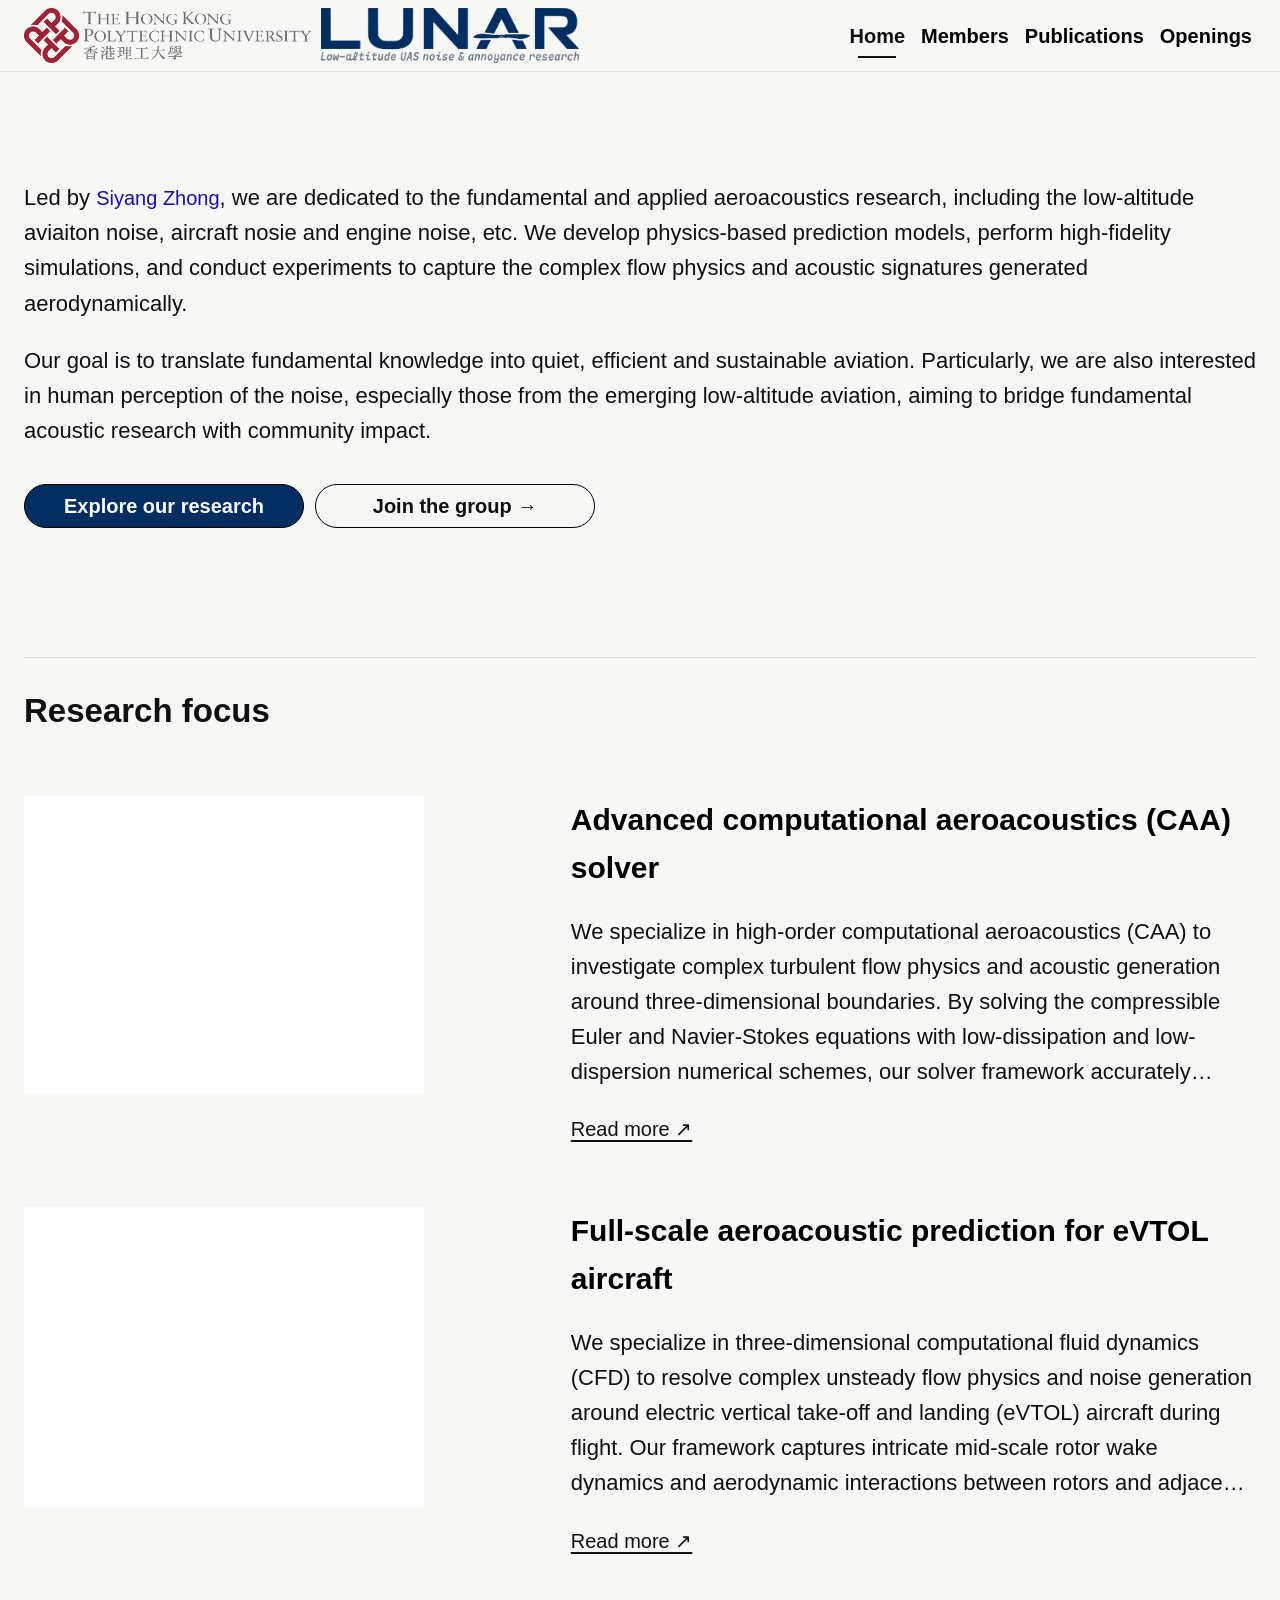
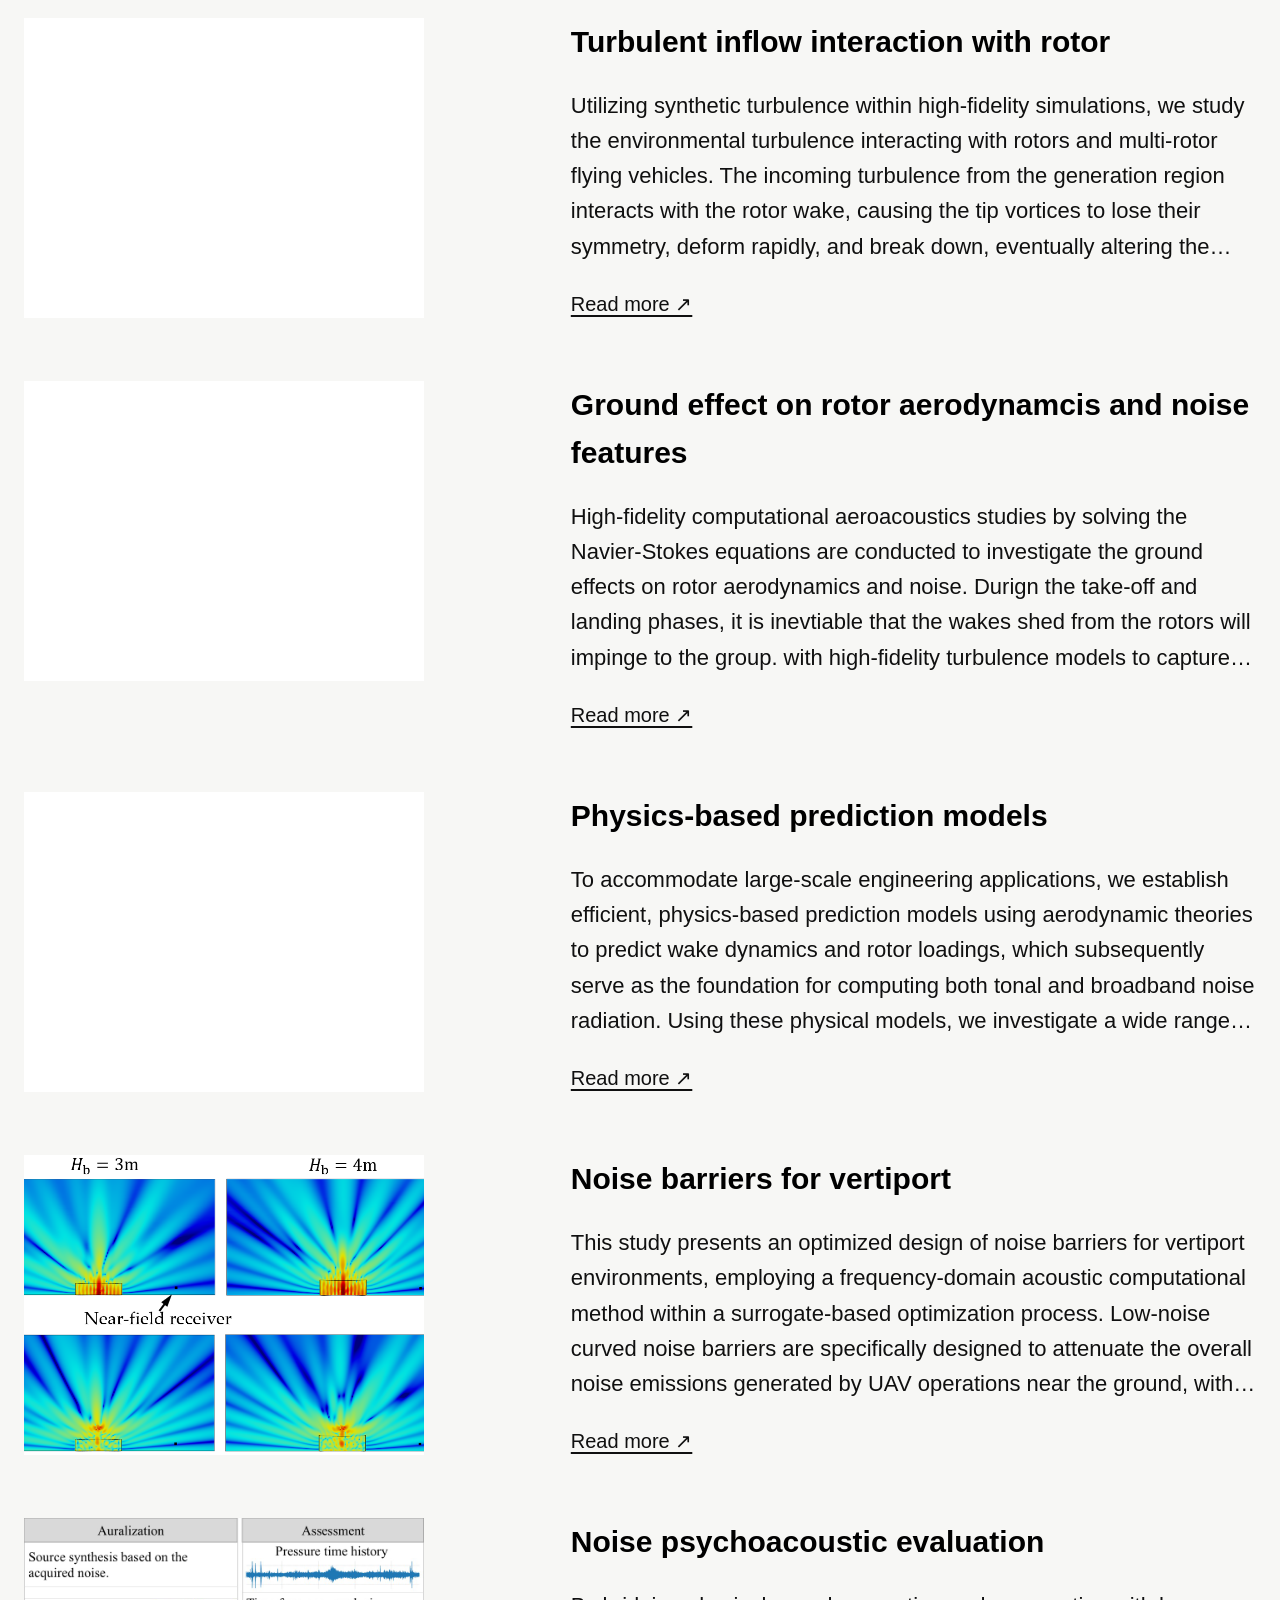
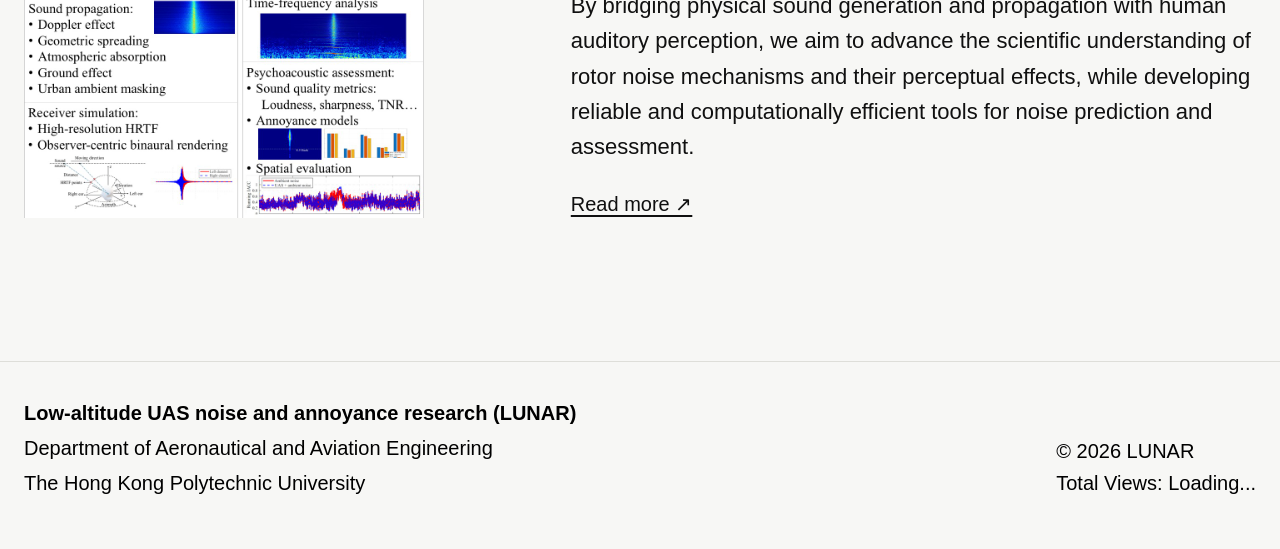
==== index.html @ 692780e9 "Replaced .gif with .mp4" ====
<!DOCTYPE html>
<html lang="en">

<head>
  <meta charset="UTF-8">
  <meta name="viewport" content="width=device-width, initial-scale=1.0">
  <meta name="description" content="LUNAR | Academic homepage">
  <meta name="keywords" content="Aeroacoustics, Aerodynamics, UAS, UAM, eVTOL, propulsion, Siyang Zhong, PolyU, AAE">
  <meta name="robots" content="index, follow">

  <meta property="og:title" content="LUNAR | Academic homepage">
  <meta property="og:description" content="LUNAR | Academic homepage">
  <meta property="og:image" content="./file/Logos/logo3.png">
  <meta property="og:type" content="website">

  <title>LUNAR | Academic homepage</title>
  <link rel="stylesheet" href="./file/style.css">
  <script defer src="./file/publications.js"></script>
  <script defer src="./file/main.js"></script>
  <link rel="icon" href="./file/Logos/logo3.png" type="image/png">
  <base target="_blank">

  <script type="text/javascript">
    (function (c, l, a, r, i, t, y) {
      c[a] = c[a] || function () { (c[a].q = c[a].q || []).push(arguments) };
      t = l.createElement(r); t.async = 1; t.src = "https://www.clarity.ms/tag/" + i;
      y = l.getElementsByTagName(r)[0]; y.parentNode.insertBefore(t, y);
    })(window, document, "clarity", "script", "z8ppnxcs6o");
  </script>
</head>

<body>
  <header class="site-header">
    <div class="brand-container">
      <a class="brand-poly" href="https://polyu.edu.hk" rel="noopener noreferrer"
        aria-label="The Hong Kong Polytechnic University home">
        <img src="./file/Logos/polyu-logo.png" alt="PolyU Logo" class="brand-logo">
      </a>
      <a class="brand" href="#home" aria-label="Research Group home">
        <img src="./file/Logos/logo.png" alt="Lunar Research Group Logo" class="brand-logo">
      </a>
    </div>
    <!-- <span>Lunar</span> -->
    </a>
    <nav class="nav" aria-label="Main navigation">
      <a class="nav-link active" href="#home" data-page="home" target="_self">Home</a>
      <a class="nav-link" href="#members" data-page="members" target="_self">Members</a>
      <a class="nav-link" href="#publications" data-page="publications" target="_self">Publications</a>
      <!-- <a class="nav-link" href="#fundings" data-page="fundings" target="_self">Fundings</a> -->
      <a class="nav-link" href="#recruitment" data-page="recruitment" target="_self">Openings</a>
    </nav>
    <button class="menu-button" aria-label="Open navigation" aria-expanded="false">☰</button>
  </header>

  <main>
    <!-- HOME -->
    <section class="page active" id="home">
      <div class="hero">
        <div class="hero-copy">
          <p>
            Led by <a href="#members" data-page="members" class="academic-link navigate" target="_self">Siyang
              Zhong</a>, we are dedicated to the fundamental and applied aeroacoustics research, including the
            low-altitude aviaiton noise,
            aircraft nosie and engine noise, etc. We develop physics-based prediction models, perform high-fidelity
            simulations, and
            conduct experiments to capture the complex flow physics and acoustic signatures generated aerodynamically.
          </p>
          <p>
            Our goal is to translate fundamental knowledge into quiet, efficient and sustainable aviation. Particularly,
            we are also interested in
            human perception of the noise, especially those from the emerging low-altitude aviation, aiming to bridge
            fundamental acoustic research with community impact.
          </p>
          <div class="hero-actions">
            <a class="button primary" href="#publications" target="_self">Explore our research</a>
            <a class="button secondary" href="#recruitment" target="_self">Join the group →</a>
          </div>
        </div>
      </div>


      <h1>Research focus</h1>

      <div class="section-grid intro-grid">
        <div class="hero-visual" aria-hidden="true">
          <video src="./file/Background/CAA1.mp4" class="hero-gif" autoplay loop muted playsinline>
          </video>
        </div>
        <div>
          <p class="eyebrow"> Advanced computational aeroacoustics (CAA) solver</p>
          <p class="text-truncate">
            We specialize in high-order computational aeroacoustics (CAA) to investigate complex
            turbulent flow physics and acoustic generation around three-dimensional boundaries. By solving the
            compressible Euler and Navier-Stokes equations with low-dissipation and low-dispersion numerical schemes,
            our solver framework accurately captures complex aeroacoustic phenomena, including resonant cavity flow
            noise, turbulent boundary layer interactions, and acoustic generation around airfoils and turbomachinery
            configurations.
          </p>
          <a href="./file/Research_focus_pages/CAA.html" target="_self" class="pub-link">
            Read more ↗
          </a>
        </div>
      </div>

      <div class="section-grid intro-grid">
        <div>
          <div class="hero-visual" aria-hidden="true">
            <video src="./file/Background/eVTOL 1.mp4" class="hero-gif" autoplay loop muted playsinline>
            </video>
          </div>
        </div>
        <div>
          <p class="eyebrow">Full-scale aeroacoustic prediction for eVTOL aircraft
          </p>
          <p class="text-truncate">
            We specialize in three-dimensional computational fluid dynamics (CFD) to resolve complex unsteady flow
            physics and noise generation around electric vertical take-off and landing (eVTOL) aircraft during flight.
            Our framework captures intricate mid-scale rotor wake dynamics and aerodynamic interactions between rotors
            and adjacent airframe components, while quantifying and comparing the drag contributions of the rotors,
            fuselage, strut, and landing gear under diverse operating conditions. Furthermore, the methodology resolves
            both near-field aeroacoustic sources and far-field noise propagation to support low-noise airframe design
            and flight-envelope optimization.
          </p>
          <a href="./file/Research_focus_pages/eVTOL.html" target="_self" class="pub-link">
            Read more ↗
          </a>
        </div>
      </div>

      <div class="section-grid intro-grid">
        <div>
          <div class="hero-visual" aria-hidden="true">
            <video src="./file/Background/Turbulence.mp4" class="hero-gif" autoplay loop muted playsinline>
            </video>
          </div>
        </div>
        <div>
          <p class="eyebrow">Turbulent inflow interaction with rotor</p>
          <p class="text-truncate">
            Utilizing synthetic turbulence within high-fidelity simulations, we study the environmental turbulence
            interacting with
            rotors and multi-rotor flying vehicles. The incoming turbulence from the
            generation region interacts with the rotor wake, causing the tip vortices to lose their symmetry, deform
            rapidly, and break down, eventually altering the noise features.
          </p>
          <a href="./file/Research_focus_pages/Turbulent_inflow.html" target="_self" class="pub-link">
            Read more ↗
          </a>
        </div>
      </div>

      <div class="section-grid intro-grid">
        <div class="hero-visual" aria-hidden="true">
          <video src="./file/Background/Ground effects 1.mp4" class="hero-gif" autoplay loop muted playsinline>
          </video>
        </div>
        <div>
          <p class="eyebrow"> Ground effect on rotor aerodynamcis and noise features</p>
          <p class="text-truncate">
            High-fidelity computational aeroacoustics studies by solving the Navier-Stokes equations are conducted to
            investigate the ground effects on rotor aerodynamics and noise.
            Durign the take-off and landing phases, it is inevtiable that the wakes shed from the rotors will impinge to
            the group.

            with high-fidelity turbulence models to capture the complex flow field, followed by acoustic
            analogy methods to predict far-field noise radiation. The presence of the ground surface introduces
            significant aerodynamic and acoustic modifications: the rotor wake causes enhanced vortex-ground
            interactions and generates jet flow near the ground, which not only alters thrust and power characteristics
            but also intensifies noise generation. Accurate CFD-based aeroacoustic prediction in ground effect is
            essential for assessing community noise impact and optimizing rotor design for urban air mobility scenarios.
          </p>
          <a href="./file/Research_focus_pages/Ground_effects.html" target="_self" class="pub-link">
            Read more ↗
          </a>
        </div>
      </div>

      <div class="section-grid intro-grid">
        <div class="hero-visual" aria-hidden="true">
          <video src="./file/Background/Prediction 2.mp4" class="hero-gif" autoplay loop muted playsinline>
          </video>
        </div>
        <div>
          <p class="eyebrow">Physics-based prediction models</p>
          <p class="text-truncate">
            To accommodate large-scale engineering applications, we establish efficient, physics-based prediction models
            using aerodynamic theories to predict wake dynamics and
            rotor loadings, which subsequently serve as the foundation for computing both tonal and broadband noise
            radiation. Using these physical models, we investigate a wide range of flight states, such as hover and
            forward flight, while also evaluating coaxial rotor configurations, installation effects, and transitional
            maneuvers.
          </p>
          <a href="./file/Research_focus_pages/Predictions.html" target="_self" class="pub-link">
            Read more ↗
          </a>
        </div>
      </div>


      <div class="section-grid intro-grid">
        <div class="hero-visual" aria-hidden="true">
          <img src="./file/Background/Barrier.png" alt="Sound barriers" class="hero-gif">
        </div>
        <div>
          <p class="eyebrow"> Noise barriers for vertiport</p>
          <p class="text-truncate">
            This study presents an optimized design of noise barriers for vertiport environments, employing a
            frequency-domain acoustic computational method within a surrogate-based optimization process. Low-noise
            curved noise barriers are specifically designed to attenuate the overall noise emissions generated by UAV
            operations near the ground, with the curved geometry tailored to enhance interference and diffraction
            performance across the relevant frequency spectrum. Both on-ground and rooftop vertiport environments are
            considered, and the proposed low-noise curved noise barriers can surpass the noise reduction performance of
            taller baseline noise barriers.
          </p>
          </p>
          <a href="./file/Research_focus_pages/Sound_barriers.html" target="_self" class="pub-link">
            Read more ↗
          </a>
        </div>
      </div>

      <div class="section-grid intro-grid">
        <div>
          <div class="hero-visual" aria-hidden="true">
            <img src="./file/Background/Psychoacoustic.jpg" alt="Urban" class="hero-gif">
          </div>
        </div>
        <div>
          <p class="eyebrow"> Noise psychoacoustic evaluation</p>
          <p class="text-truncate">
            By bridging physical sound generation and propagation with human auditory perception, we aim to
            advance the scientific understanding of rotor noise mechanisms and their perceptual effects, while
            developing reliable and computationally efficient tools for noise prediction and assessment.
          </p>
          <a href="./file/Research_focus_pages/Psychoacoustics.html" target="_self" class="pub-link">
            Read more ↗
          </a>
        </div>
      </div>

    </section>

    <!-- MEMBERS -->
    <section class="page" id="members">
      <div class="page-heading">
        <h1>Members</h1>
      </div>

      <div class="members-grid">
        <article class="member-card pi">
          <div class="left-column_leader">
            <img class="headshot-photo_leader" src="file/Headshots/Dr. Siyang Zhong.jpg" alt="Prof. Siyang Zhong">
            <div class="academic-links">
              <a href="https://orcid.org/0000-0001-8235-0706" target="_blank" class="academic-link orcid">
                ORCID
              </a>
              <a href="https://scholar.google.com/citations?user=EgVSj3QAAAAJ&hl=en&oi=ao" target="_blank"
                class="academic-link scholar">
                Google Scholar
              </a>
              <a href="https://www.researchgate.net/profile/Siyang-Zhong" target="_blank"
                class="academic-link researchgate">
                ResearchGate
              </a>
              <a href="https://www.scopus.com/authid/detail.uri?authorId=55800127800" target="_blank"
                class="academic-link scopus">
                Scopus
              </a>
              <a href="https://www.polyu.edu.hk/aae/people/academic-staff/dr-zhong-siyang/" target="_blank"
                class="academic-link scopus">
                PolyU link
              </a>
            </div>
          </div>
          <div class="member-info">
            <span class="role">Principal investigator</span>
            <h2>Prof. Siyang Zhong</h2>
            <p2>Assistant Professor, Department of Aeronautical and Aviation Engineering, PolyU</p2><br>
            <p2>Executive Director, COMAC-PolyU Research Institute for Large-Aircraft (中国商飞-香港理工大学大飞机研究院)</p2>
            <p>BSc (Peking University), MEng (Peking University), PhD (HKUST), MHKIE, MRAeS</p>
            <p>
              Prof. Siyang Zhong is currently an Assistant Professor at AAE, PolyU. Before joining the Department, he
              worked as a Research Assistant Professor at the Hong Kong University of Science and Technology (HKUST)
              with a junior fellowship at HKUST Jockey Club Institute for Advanced Study. He studied at Peking
              University for Bachelor's and Master's degrees in Mechanics and Control Theory respectively. He received
              his PhD Degree in Mechanical Engineering at HKUST in 2018. He is interested in the fundamental studies of
              aeroacoustics, aerodynamics, and their applications to practical engineering problems. He works in several
              working groups to develop international (ISO 5305) and national (GB 42590-2023) standards for the unmanned
              aircraft system. His research is
              supported by RGC, ITC, NSFC, Guangdong Province, and multiple industrial bodies.
            </p>
            <p2>
              Research interests:
            </p2>
            <p>
              Aeroacoustics & aerodynamics, aircraft noise, sustainable and green aviation of unmanned aircraft systems,
              high-performance computing, environmental noise and reduction, sports aerodynamics.
            </p>
            <p2>
              Teaching:
            </p2>
            <p>
              AAE2003 Introduction to aircraft systems<br>
              AAE3008 Fundamentals of thermal-fluid science<br>
              AAE5201 Aerodynamics and computational fluid dynamics<br>
            </p>
            <a href="mailto:siyang.zhong@polyu.edu.hk" target="_blank" class="academic-link email">
              siyang.zhong@polyu.edu.hk
            </a>
          </div>
        </article>

        <article class="member-card">
          <div class="left-column">
            <img class="headshot-photo" src="file/Headshots/Dr. Sinforiano Cantos.jpg" alt="Dr. Sinforiano Cantos">
            <div class="academic-links">
              <a href="https://orcid.org/0000-0001-8539-6523" target="_blank" class="academic-link orcid">ORCID</a>
              <a href="https://scholar.google.com/citations?user=-ZzPENcAAAAJ&hl=en" target="_blank"
                class="academic-link scholar">Google Scholar</a>
              <a href="https://www.researchgate.net/profile/Sinforiano-Cantos" target="_blank"
                class="academic-link researchgate">ResearchGate</a>
              <a href="https://www.scopus.com/authid/detail.uri?authorId=57300663600" target="_blank"
                class="academic-link scopus">Scopus</a>
            </div>
          </div>
          <div class="member-info">
            <span class="role">Postdoctoral fellow</span>
            <h2>Dr. Sinforiano Cantos</h2>
            <p>
              Dr. Sinforiano Cantos is a Postdoctoral Fellow in the Department of Aeronautical and Aviation Engineering
              (AAE) at PolyU. His current research focuses on developing high-order computational aeroacoustics methods
              to investigate the flow physics and associated noise around complex bodies for various applications. He
              earned his PhD from the Hong Kong University of Science and Technology in 2024, as a recipient of the Hong
              Kong PhD Fellowship Scheme (HKPFS). His doctoral research employed computational and experimental methods
              to study the aerodynamics and aeroacoustics of ducted propellers. Dr. Cantos also holds Bachelor's and
              Master's degrees in Aerospace and Aeronautical Engineering, respectively, from the Polytechnic University
              of Valencia in Spain.
            </p>
          </div>
        </article>

        <article class="member-card">
          <div class="left-column">
            <img class="headshot-photo" src="file/Headshots/Dr. Han Wu.jpg" alt="Place holder">
            <div class="academic-links">
              <a href="https://orcid.org/0000-0002-2797-8303" target="_blank" class="academic-link orcid">ORCID</a>
              <a href="https://scholar.google.com/citations?user=5alETc8AAAAJ&hl=en" target="_blank"
                class="academic-link scholar">Google Scholar</a>
              <a href="https://www.researchgate.net/profile/Han-Wu-68?ev=hdr_xprf" target="_blank"
                class="academic-link researchgate">ResearchGate</a>
              <a href="https://www.scopus.com/authid/detail.uri?authorId=57212345146" target="_blank"
                class="academic-link scopus">Scopus</a>
            </div>
          </div>
          <div class="member-info">
            <span class="role">Postdoctoral fellow</span>
            <h2>Dr. Han Wu</h2>
            <p>
              Dr. Han Wu is a postdoctoral fellow in Prof. Siyang Zhong's group. His research focuses on the analytical
              prediction and experimental measurement of rotor blade aeroacoustics, in particular the broadband noise
              generated from interactions with turbulence. He is also interested in human perception of noise from
              multirotor flying vehicles. He received his BEng from Xi'an Jiaotong University in 2017, and subsequently
              obtained his MSc and PhD degrees from The Hong Kong University of Science and Technology (HKUST).
            </p>
          </div>
        </article>

        <article class="member-card">

          <div class="left-column">
            <img class="headshot-photo" src="file/Headshots/Mr. Qidong Chen.jpg" alt="Mr. Qidong Chen">
          </div>
          <div class="member-info">
            <span class="role">Ph.D. Candidate</span>
            <h2>Mr. Qidong Chen</h2>
            <p>
              Mr. Qidong Chen received his bachelor's and master's degrees from the School of Power and Energy at
              Northwestern Polytechnical University. In the fall of 2023, he joined the LUNAR lab as a Ph.D. student.
              His
              research interests focus on computational aeroacoustics and low-noise design for unmanned aerial vehicles
              UAVs.
            </p>
          </div>
        </article>

        <article class="member-card">
          <div class="left-column">
            <img class="headshot-photo" src="file/Headshots/Mr. Zimo Wang.png" alt="Mr. Zimo Wang">
            <div class="academic-links">
              <a href="https://orcid.org/0009-0001-3738-6125" target="_blank" class="academic-link orcid">ORCID</a>
              <a href="https://scholar.google.com/citations?user=sbCv-PsAAAAJ&hl=en&oi=ao" target="_blank"
                class="academic-link scholar">Google Scholar</a>
              <a href="https://www.researchgate.net/profile/Zimo-Wang-18?ev=hdr_xprf" target="_blank"
                class="academic-link researchgate">ResearchGate</a>
              <a href="https://www.scopus.com/authid/detail.uri?authorId=59302534300" target="_blank"
                class="academic-link scopus">Scopus</a>
            </div>
          </div>
          <div class="member-info">
            <span class="role">Ph.D. Candidate</span>
            <h2>Mr. Zimo Wang</h2>
            <p>
              Mr. Zimo Wang is a Ph.D. candidate in the Department of Aeronautical and Aviation Engineering at The Hong
              Kong Polytechnic University. He received his M.Sc. in mechanical engineering from the National University
              of Singapore (NUS) in 2023. His research focuses on aerodynamics and aeroacoustics, particularly for
              multi-rotor propulsion systems. He develops theoretical frameworks from physics to predict aerodynamic
              performance and tonal noise of drones and eVTOL aircraft, accounting for complex configurations, wake
              interactions, installation effects, and maneuvering flight.
            </p>
          </div>
        </article>

        <article class="member-card">
          <div class="left-column">
            <img class="headshot-photo" src="file/Headshots/Mr. Yaning Feng.webp" alt="Mr. Zimo Wang">
          </div>
          <div class="member-info">
            <span class="role">Joint Ph.D. Candidate</span>
            <h2>Mr. Yaning Feng</h2>
            <p>
              Mr. Yaning Feng is a Ph.D. candidate in the Department of Aeronautical and Aviation Engineering at The
              Hong Kong Polytechnic University. He received his bachelor's degree from China University of Petroleum and
              his master's degree from Huazhong University of Science and Technology. In 2023, he began his Ph.D.
              studies at The Hong Kong Polytechnic University. His research interests focus on computational fluid
              dynamics, fluid-structure interaction, and computational aeroacoustics, particularly the aerodynamic and
              aeroacoustic responses of bluff bodies and pitching airfoils subjected to unsteady incoming flows.
            </p>
          </div>
        </article>

        <article class="member-card">
          <div class="left-column">
            <img class="headshot-photo" src="file/Headshots/Mr. Lihao He.jpg" alt="Mr. Zimo Wang">
          </div>
          <div class="member-info">
            <span class="role">Joint Ph.D. Candidate</span>
            <h2>Mr. Lihao He</h2>
            <p>
              Mr. Lihao He received his bachelor's and master's degrees from University of Science and Technology of
              China (USTC) and University of Chinese Academy of Sciences (UCAS), respectively. He is currently a PhD
              candidate on a joint programme between the Hong Kong Polytechnic University and Eastern Institute of
              Technology, Ningbo. His research focuses on computational aeroacoustics, particularly developing efficient
              frequency-domain numerical methods for leading-edge noise problems.
            </p>
          </div>
        </article>

        <article class="member-card">
          <div class="left-column">
            <img class="headshot-photo" src="file/Headshots/Ms. Yufan Bi.jpg" alt="Ms. Yufan Bi">
            <!-- <div class="academic-links">
              <a href="" target="_blank" class="academic-link orcid">ORCID</a>
              <a href="" target="_blank" class="academic-link scholar">Google Scholar</a>
              <a href="" target="_blank" class="academic-link researchgate">ResearchGate</a>
              <a href="" target="_blank" class="academic-link scopus">Scopus</a>
            </div> -->
          </div>
          <div class="member-info">
            <span class="role">Ph.D. Student</span>
            <h2>Ms. Yufan Bi</h2>
            <p>
              Ms. BI Yufan received her B.Eng. and M.Sc. degrees in aerodynamics from the School of Aeronautics at
              Northwestern Polytechnical University. She is currently a Ph.D. candidate in aeronautical and aviation
              engineering at The Hong Kong Polytechnic University. Her research interests include aerodynamics and
              aeroacoustics, with an emphasis on rotor turbulence ingestion noise.
            </p>
          </div>
        </article>

        <article class="member-card">
          <div class="left-column">
            <img class="headshot-photo" src="file/Headshots/Ms. Jinyu Li.png" alt="Ms. Jinyu Li">
            <!-- <div class="academic-links">
              <a href="" target="_blank" class="academic-link orcid">ORCID</a>
              <a href="" target="_blank" class="academic-link scholar">Google Scholar</a>
              <a href="" target="_blank" class="academic-link researchgate">ResearchGate</a>
              <a href="" target="_blank" class="academic-link scopus">Scopus</a>
            </div> -->
          </div>
          <div class="member-info">
            <span class="role">Ph.D. Student</span>
            <h2>Ms. Jinyu Li</h2>
            <p>
              Ms. Jinyu Li earned her bachelor's and master's degrees from the College of Underwater Acoustic
              Engineering at Harbin Engineering University. She is currently a Ph.D. student in the Department of
              Aeronautical and Aviation Engineering at The Hong Kong Polytechnic University. Her research interests
              center on the auralization of unmanned aircraft systems in both outdoor and indoor environments.
            </p>
          </div>
        </article>

        <article class="member-card">
          <div class="left-column">
            <img class="headshot-photo" src="file/Headshots/Mr. Guangze Liu.jpg" alt="Mr. Guangze Liu">
            <!-- <div class="academic-links">
              <a href="" target="_blank" class="academic-link orcid">ORCID</a>
              <a href="" target="_blank" class="academic-link scholar">Google Scholar</a>
              <a href="" target="_blank" class="academic-link researchgate">ResearchGate</a>
              <a href="" target="_blank" class="academic-link scopus">Scopus</a>
            </div> -->
          </div>
          <div class="member-info">
            <span class="role">Ph.D. Student</span>
            <h2>Mr. Guangze Liu</h2>
            <p>
              Hi, I'm Guangze Liu, from mainland China, and I'm currently a first-year PhD student in the group. My
              research focuses on wake-flow simulation based on the vortex particle method, particularly for rotor and
              propeller aerodynamics.
            </p>
          </div>
        </article>

        <article class="member-card">
          <div class="left-column">
            <img class="headshot-photo" src="file/Headshots/Mr. Yanhong Lu.jpg" alt="Mr. Yanhong Lu">
            <!-- <div class="academic-links">
              <a href="" target="_blank" class="academic-link orcid">ORCID</a>
              <a href="" target="_blank" class="academic-link scholar">Google Scholar</a>
              <a href="" target="_blank" class="academic-link researchgate">ResearchGate</a>
              <a href="" target="_blank" class="academic-link scopus">Scopus</a>
            </div> -->
          </div>
          <div class="member-info">
            <span class="role">Ph.D. Student</span>
            <h2>Mr. Yanhong Lu</h2>
            <p>
              Mr. Yanhong Lu received his bachelor's and master's degrees from Tongji University in 2022 and 2025. He is
              currently a Ph.D. student in Aeronautical and Aviation Engineering at The Hong Kong Polytechnic
              University. His research interests include noise reduction of UAVs and machine-learning-based aeroacoustic
              performance prediction for small rotors.
            </p>
          </div>
        </article>


        <article class="member-card">
          <div class="left-column">
            <img class="headshot-photo" src="file/Headshots/Mr. Xuheng Wang.jpg" alt="Mr. Xuheng Wang">
            <!-- <div class="academic-links">
              <a href="" target="_blank" class="academic-link orcid">ORCID</a>
              <a href="" target="_blank" class="academic-link scholar">Google Scholar</a>
              <a href="" target="_blank" class="academic-link researchgate">ResearchGate</a>
              <a href="" target="_blank" class="academic-link scopus">Scopus</a>
            </div> -->
          </div>
          <div class="member-info">
            <span class="role">Ph.D. Student</span>
            <h2>Mr. Xuheng Wang</h2>
            <p>
              Mr. Xuheng Wang received his bachelor's and master's degrees from Northwestern Polytechnical University in
              2023 and 2026. He is currently a Ph.D. student in Aeronautical and Aviation Engineering at The Hong Kong
              Polytechnic University. His research interests include nearfield acoustic holography based sound source
              localization and machine-learning-based cabin noise reduction.
            </p>
          </div>
        </article>

        <article class="member-card">
          <div class="left-column">
            <img class="headshot-photo" src="file/Headshots/Mr. Bo Han.jpg" alt="Mr. Bo Han">
            <!-- <div class="academic-links">
              <a href="" target="_blank" class="academic-link orcid">ORCID</a>
              <a href="" target="_blank" class="academic-link scholar">Google Scholar</a>
              <a href="" target="_blank" class="academic-link researchgate">ResearchGate</a>
              <a href="" target="_blank" class="academic-link scopus">Scopus</a>
            </div> -->
          </div>
          <div class="member-info">
            <span class="role">Research assistant</span>
            <h2>Mr. Bo Han</h2>
            <p>
              Mr. Bo Han received his B.Eng. degree from the School of Aeronautics and Astronautics at Sichuan
              University and his M.Sc. degree in Aeronautical Engineering from The Hong Kong University of Science and
              Technology. He joined the group as a research assistant in June 2026. His research interests include UAV
              aeroacoustics, psychoacoustic perception and immersive evaluation of UAV noise, and noise-aware flight
              planning and control.
            </p>
          </div>
        </article>


        <div class="alumni">
          <p class="eyebrow">Alumni</p>
          <div class="alumni-list">
            <p>
              Dr. Yao Zhao · Joint Ph.D. (Eastern Institute of Technology, Ningbo) · Jan 2023 - Oct 2026 <br>
              Mr. Wentao Guo · Research assistant · Apr 2026 - Oct 2026
            </p>
          </div>
        </div>
    </section>

    <!-- PUBLICATIONS -->
    <section class="page" id="publications">
      <div class="page-heading publication-heading">
        <div>
          <h1>Publications</h1>
        </div>
        <a class="button secondary small" href="./file/publications.bib" download>Download BibTeX</a>
      </div>

      <div class="publication-controls">
        <label class="search-box">
          <span>⌕</span>
          <input id="publication-search" type="search" placeholder="Search publications..." autocomplete="off">
        </label>
        <select id="publication-filter" aria-label="Filter publications by year">
          <option value="all">All years</option>
        </select>
      </div>

      <div id="publication-list" class="publication-list">
        <div class="loading">Loading publications…</div>
      </div>
    </section>


    <!-- FUNDINGS -->
    <!-- <section class="page" id="fundings"> -->
    <!-- <div class="page-heading"> -->
    <!-- <p class="eyebrow">FUNDINGS</p> -->
    <!-- <h1>Fundings</h1> -->
    <!-- <p>Research projects and grants that support our group's work.</p> -->
    <!-- </div> -->

    <!-- Fundings list -->
    <!-- <div class="publication-list" id="funding-list"> -->
    <!-- Funding q -->
    <!-- <article class="publication"> -->
    <!-- <div class="pub-year">2025–2027</div> -->
    <!-- <div> -->
    <!-- <h2 class="pub-title">xxx</h2> -->
    <!-- <p class="pub-authors">Nxxxx – Grant No. xxx</p> -->
    <!-- <div class="pub-venue">PI: Prof. xxx</div> -->
    <!-- </div> -->
    <!-- Links -->
    <!-- <a class="pub-link" href="#" target="_blank">Project page ↗</a> -->
    <!-- </article> -->
    <!-- </div> -->
    <!-- </section> -->

    <!-- Openings  -->
    <section class="page" id="recruitment">
      <div class="page-heading">
        <h1>Openings</h1>
      </div>

      <div class="opening-grid">
        <article class="opening">
          <div class="opening-top">
            <span class="opening-type">Ph.D. students</span>
            <span class="opening-status">OPEN (Fall 2027)</span>
          </div>
          <p>
            We are seeking highly motivated candidates interest in:
          </p>
          <ul>
            <li>Fluid mechanics</li>
            <li>Aerodynamics and aeroacoustics</li>
            <li>Low-altitude aviation</li>
            <li>Machine learning</li>
          </ul>
        </article>


        <article class="opening">
          <div class="opening-top">
            <span class="opening-type">Postdoctoral fellow</span>
            <span class="opening-status">OPEN</span>
          </div>
          <p>
            We are seeking candidates with a solid expertise in:
          </p>
          <ul>
            <li>Fluid mechanics</li>
            <li>Aerodynamics and aeroacoustics</li>
          </ul>
        </article>
      </div>

      <div class="application">
        <div>
          <!-- <p class="eyebrow">HOW TO APPLY</p> -->
          <h2>Interested in joining us?</h2>
          <p>
            Please send a short introduction, CV, academic transcripts, and a
            brief description of your research interests to Prof. Siyang Zhong via: <a
              href="mailto:siyang.zhong@polyu.edu.hk" target="_blank" class="academic-link email">
              siyang.zhong@polyu.edu.hk
            </a>.
          </p>
        </div>
      </div>
      <notes>Declaration:<br>
        Prof. Zhong has never authorized any third-party social media to post the opening opportunities. If you are
        interested in the positions and academic communications and want to know more details, please contact Prof.
        Zhong
        via email directly. Thanks.
      </notes>
    </section>
  </main>

  <footer class="site-footer">
    <div>
      <strong>Low-altitude UAS noise and annoyance research (LUNAR)</strong>
      <p>Department of Aeronautical and Aviation Engineering</p>
      <p>The Hong Kong Polytechnic University</p>
    </div>
    <div class="footer-right">
      <span>© <span id="year">2026</span> LUNAR<br>
        <script async src="https://vercount.one/js"></script>
        <span>
          Total Views: <span id="vercount_value_site_pv">Loading...</span>
        </span>

    </div>
  </footer>
</body>

</html>
---- file/style.css ----
:root {
  --bg: #f7f7f5;
  --surface: #ffffff;
  --text: #101010;
  /* --text: #012d60; */
  /* --muted: #6f706d; */
  --muted: #000;
  --line: #deded9;
  --accent: #111111;
  --max: 1440px;
  --radius: 18px;
}

* {
  box-sizing: border-box;
}
html {
  scroll-behavior: smooth;
}
body {
  margin: 0;
  background: var(--bg);
  color: var(--text);
  font-family:
    Palatino,
    "Palatino Linotype",
    "Palatino LT STD",
    "Book Antiqua",
    Inter,
    ui-sans-serif,
    -apple-system,
    BlinkMacSystemFont,
    "Segoe UI",
    Helvetica,
    Arial,
    sans-serif;
  line-height: 1.6;
  -webkit-font-smoothing: antialiased;
}
a {
  color: inherit;
  text-decoration: none;
}
button,
input,
select {
  font: inherit;
}

.site-header {
  position: sticky;
  top: 0;
  z-index: 20;
  height: 72px;
  padding: 0 max(24px, calc((100vw - var(--max)) / 2));
  display: flex;
  align-items: center;
  justify-content: space-between;
  background: rgba(247, 247, 245, 0.88);
  backdrop-filter: blur(16px);
  border-bottom: 1px solid rgba(0, 0, 0, 0.07);
}
/* .brand {
  display: flex;
  align-items: center;
  gap: 11px;
  font-size: 1.5rem;
  font-weight: 700;
  letter-spacing: -0.02em;
} */
/* .brand-mark {
  display: grid; place-items: center;
  width: 34px; height: 34px; border-radius: 10px;
  background: #111; color: #fff; font-size: 1.1rem; letter-spacing: .04em;
} */
.brand-container {
  display: flex;
  justify-content: flex-start;
  align-items: center;
  gap: 10px;
}
.brand-logo {
  height: 55px;
  width: auto;
  display: inline-block;
  vertical-align: top;
}
.nav {
  display: flex;
  align-items: center;
  gap: 8px;
}
.nav-link {
  position: relative;
  padding: 8px 4px;
  color: #000;
  font-size: 1rem;
  font-weight: 800;
  transition: color 0.2s ease;
}
.nav-link:hover {
  opacity: 0.6;
}
.nav-link.active {
  color: #111;
}
.nav-link.active::after {
  content: "";
  position: absolute;
  left: 13px;
  right: 13px;
  bottom: 2px;
  height: 1.5px;
  background: #111;
}
.menu-button {
  display: none;
  border: 0;
  background: transparent;
  font-size: 1rem;
  cursor: pointer;
}

main {
  max-width: var(--max);
  margin: 0 auto;
  padding: 0 24px;
}
.page {
  display: none;
  min-height: calc(100vh - 76px);
  padding: 86px 0 110px;
  animation: fadeIn 0.35s ease;
}
.page.active {
  display: block;
}
@keyframes fadeIn {
  from {
    opacity: 0;
    transform: translateY(7px);
  }
  to {
    opacity: 1;
    transform: none;
  }
}

.hero {
  min-height: 500px;
  display: grid;
  /* grid-template-columns: 0.2fr 0.9fr; */
  /* align-items: center; */
  border-bottom: 1px solid var(--line);
  gap: 60px;
  padding: 0px 0 60px;
}
.eyebrow {
  margin: 0 0 18px;
  font-size: 1.5rem;
  /* letter-spacing: 0.19em; */
  font-weight: 800;
  color: #000;
}
.hero h1,
.recruitment-hero h1 {
  margin: 0;
  /* font-size: clamp(2rem, 6vw, 3rem); */
  line-height: 1;
  /* letter-spacing: -0.065em; */
  font-weight: 800;
}
.hero h1 span,
.recruitment-hero h1 span {
  color: #000;
}
.lead {
  max-width: 100%;
  margin: 30px 0 0;
  color: #000;
  font-size: 1rem;
  /* line-height: 1.75; */
}
.hero-actions {
  display: flex;
  gap: 11px;
  margin-top: 36px;
  flex-wrap: wrap;
}
.button {
  display: inline-flex;
  align-items: center;
  justify-content: center;
  gap: 8px;
  min-height: 44px;
  padding: 0 18px;
  border-radius: 999px;
  font-size: 1rem;
  font-weight: 800;
  border: 1px solid #000;
  transition: 0.2s ease;
  width: 280px;
}
.button.primary {
  /* background: #111; */
  background: #012d60;
  color: white;
  /* border-color: #111; */
}
.button.primary:hover {
  transform: translateY(-2px);
  box-shadow: 0 8px 25px rgba(0, 0, 0, 0.12);
}
.button.secondary {
  background: transparent;
}
.button.secondary:hover {
  opacity: 0.6;
  background: #fff;
}
.button.small {
  min-height: 38px;
  padding: 0 14px;
  font-size: 1rem;
}

.hero-visual {
  position: relative;
  /* height: 470px; */
  aspect-ratio: 4 / 3;
  overflow: hidden;
  /* border-radius: 28px; */
  background: #ffffff;
  isolation: isolate;
}
.hero-gif {
  width: 100%;
  height: 100%;
  object-fit: cover;
  /* max-width: 600px;  */
  /* border-radius: 8px; */
  /* box-shadow: 0 4px 20px rgba(0, 0, 0, 0.08);  */
}
.hero-visual.dual-stream {
  position: relative;
  /* height: 470px; */
  aspect-ratio: 4 / 6;
  overflow: hidden;
  /* border-radius: 28px; */
  background: #ffffff;
  isolation: isolate;
  display: flex;
  flex-direction: column;
  gap: 0px; /* High-tech divider spacing revealing the dark background line */
  padding: 0;
}
.hero-visual.dual-stream .hero-gif {
  flex: 1;
  width: 100%;
  border-radius: 0; /* Creates sharp seamless inner lines against the split border */
}
.hero-visual.subpage {
  display: flex;
  aspect-ratio: auto;
  flex-direction: row;
  flex-wrap: wrap;
  align-items: flex-start;
  align-content: flex-start;
  justify-content: flex-start;
  /* justify-content: space-between; */
  gap: 48px;
  width: 100%;
  background: transparent;
  padding: 0;
}
.hero-visual.subpage .hero-gif {
  /* flex: 0 0 30%; */
  width: 40%;
  height: auto;
  /* aspect-ratio: 4 / 3; */
  object-fit: cover;
  border-radius: 0;
  display: block;
}
.grid-plane {
  position: absolute;
  inset: 0;
  background-image:
    linear-gradient(rgba(255, 255, 255, 0.08) 1px, transparent 1px),
    linear-gradient(90deg, rgba(255, 255, 255, 0.08) 1px, transparent 1px);
  background-size: 42px 42px;
  transform: perspective(500px) rotateX(58deg) scale(1.45);
  transform-origin: center bottom;
  top: 32%;
}
.publication-grid {
  display: grid;
  grid-template-columns: repeat(2, 1fr);
  grid-auto-flow: column;
  grid-template-rows: repeat(4, auto);
  width: 100%;
  margin-top: 10px;
}
.orb {
  position: absolute;
  border-radius: 50%;
  filter: blur(0.2px);
  border: 1px solid rgba(255, 255, 255, 0.55);
}
.orb-1 {
  width: 310px;
  height: 310px;
  left: 17%;
  top: 17%;
  box-shadow:
    0 0 0 26px rgba(255, 255, 255, 0.035),
    0 0 0 54px rgba(255, 255, 255, 0.025);
}
.orb-2 {
  width: 130px;
  height: 130px;
  right: 11%;
  bottom: 13%;
  border-color: rgba(255, 255, 255, 0.22);
}
.visual-label {
  position: absolute;
  bottom: 24px;
  left: 25px;
  color: rgba(255, 255, 255, 0.58);
  font-size: 1rem;
  letter-spacing: 0.2em;
}

.section-grid {
  display: grid;
  grid-template-columns: 0.35fr 0.6fr;
  justify-content: space-between;
  gap: 90px;
  /* border-top: 1px solid var(--line); */
  padding-top: 30px;
  padding-bottom: 30px;
}
.text-truncate {
  display: -webkit-box;
  -webkit-box-orient: vertical;
  -webkit-line-clamp: 5;
  line-clamp: 5;
  overflow: hidden;
  text-overflow: ellipsis;
}
h2_home {
  font-size: clamp(2rem, 3vw, 3rem);
  line-height: 1.08;
  letter-spacing: -0.045em;
  margin: 0;
}
h2 {
  font-size: clamp(2rem, 4vw, 3rem);
  line-height: 1.08;
  letter-spacing: -0.045em;
  margin: 0;
}
.text-block {
  color: #000;
  font-size: 1rem;
}
.text-block p {
  margin: 0 0 20px;
}
.research-cards {
  display: grid;
  grid-template-columns: repeat(3, 1fr);
  gap: 1px;
  margin-top: 75px;
  background: var(--line);
  border: 1px solid var(--line);
}
.research-card {
  background: var(--bg);
  padding: 27px;
  min-height: 245px;
}
.card-number {
  font-size: 1rem;
  color: #000;
  letter-spacing: 0.15em;
}
.research-card h3 {
  margin: 54px 0 10px;
  font-size: 1rem;
  /* letter-spacing: -0.025em; */
}
.research-card p {
  margin: 0;
  color: var(--muted);
  font-size: 1rem;
}
.quote-band {
  margin-top: 95px;
  padding: 70px 0;
  border-top: 1px solid var(--line);
  border-bottom: 1px solid var(--line);
}
.quote-band p {
  margin: 0;
  font-size: clamp(2rem, 4vw, 3rem);
  line-height: 1;
  letter-spacing: -0.055em;
}
.quote-band span {
  display: block;
  margin-top: 20px;
  color: #000;
  font-size: 1rem;
}

.page-heading {
  max-width: 790px;
  margin-bottom: 70px;
}
.page notes {
  display: block;
  font-size: 1rem;
  color: #696969;
  margin: 50px 0 10px;
}
.page-heading h1 {
  margin: 0;
  font-size: clamp(2rem, 7vw, 3rem);
  line-height: 0.95;
  /* letter-spacing: -0.065em; */
}
.page-heading > p:last-child {
  color: #000;
  font-size: 1rem;
  max-width: 650px;
  margin-top: 25px;
}

.members-grid {
  display: grid;
  grid-template-columns: repeat(2, 1fr);
  gap: 14px;
}
.member-card {
  background: var(--surface);
  border: 1px solid var(--line);
  /* border-radius: var(--radius); */
  padding: 20px;
  display: flex;
  gap: 22px;
  min-height: 220px;
}
.member-card.pi {
  grid-column: 1 / -1;
  min-height: 260px;
}
.avatar {
  width: 150px;
  min-width: 150px;
  height: 180px;
  /* border-radius: 12px; */
  overflow: hidden;
  background: #000;
}
.member-card.pi .avatar {
  width: 210px;
  min-width: 210px;
  height: 220px;
}
.avatar.placeholder {
  display: grid;
  place-items: center;
  color: #000;
  font-size: 1rem;
  /* letter-spacing: 0.12em; */
}
.left-column_leader {
  float: left;
  width: 300px;
  /* margin-right: 20px;
  margin-bottom: 10px; */
}
.headshot-photo_leader {
  width: 210px;
  height: 280px;
  object-fit: cover;
  /* border-radius: 15%; */
  border: 2px solid #ccc;
}
.left-column {
  float: left;
  width: 150px;
  /* margin-right: 20px;
  margin-bottom: 10px; */
}
.headshot-photo {
  width: 150px;
  height: 200px;
  object-fit: cover;
  /* border-radius: 15%; */
  border: 2px solid #ccc;
}
.academic-links {
  display: flex;
  flex-direction: column;
  gap: 3px;
  width: 100%;
}
.academic-link {
  display: inline-flex;
  align-items: center;
  justify-content: left;
  padding: 0px 0;
  font-size: 1rem;
  text-decoration: none;
  font-weight: 500;
}
.academic-link:hover {
  opacity: 0.6;
  text-decoration: underline;
  text-underline-offset: 4px;
}
.academic-link.orcid {
  /* color: #a6ce39; */
  color: #1a0dab;
}
.academic-link.scholar {
  /* color: #4d90fe; */
  color: #1a0dab;
}
.academic-link.researchgate {
  /* color: #00ccbb; */
  color: #1a0dab;
}
.academic-link.scopus {
  /* color: #e97110; */
  color: #1a0dab;
}
.academic-link.email {
  color: #1a0dab;
}
.academic-link.navigate {
  color: #1a0dab;
  display: inline;
  white-space: normal;
  word-break: break-word;
}
.member-info {
  padding: 5px 0;
}
.role,
.opening-type {
  font-size: 1.5rem;
  font-weight: 800;
  /* letter-spacing: 0.17em; */
  color: #696969;
}
.member-info h2 {
  font-size: 1.5rem;
  margin: 10px 0 10px;
}
.member-info p {
  margin: 0;
  color: #000;
  font-size: 1rem;
  margin: 10px 0 10px;
}
.member-info p2 {
  margin: 0;
  color: #000;
  font-size: 1rem;
  margin: 10px 0 10px;
  font-weight: 800;
}
.member-info .muted {
  margin-top: 18px;
}
.member-info a {
  display: inline-block;
  margin-top: 16px;
  font-size: 1rem;
  text-decoration: underline;
  text-underline-offset: 4px;
}
.alumni {
  clear: both;
  width: 100%;
  display: block;
  margin-top: 75px;
  border-top: 1px solid var(--line);
  padding-top: 30px;
  grid-column: 1 / -1;
}
.alumni-list {
  display: flex;
  flex-wrap: wrap;
  gap: 10px 35px;
  color: #000;
  font-size: 1rem;
}

.publication-heading {
  max-width: none;
  display: flex;
  align-items: end;
  justify-content: space-between;
  gap: 30px;
}
.publication-controls {
  display: flex;
  gap: 10px;
  margin-bottom: 28px;
}
.search-box {
  display: flex;
  align-items: center;
  gap: 10px;
  height: 44px;
  flex: 1;
  max-width: 500px;
  padding: 0 14px;
  border: 1px solid var(--line);
  border-radius: 10px;
  background: white;
}
.search-box span {
  font-size: 1rem;
  color: #000;
}
.search-box input {
  border: 0;
  outline: 0;
  width: 100%;
  background: transparent;
  font-size: 1rem;
}
#publication-filter {
  height: 44px;
  padding: 0 22px;
  border: 1px solid var(--line);
  border-radius: 10px;
  background: white;
  color: #000;
}
.publication-group-title {
  font-size: 1.5rem;
  font-weight: 800;
  margin: 44px 0 22px 0;
  padding-bottom: 11px;
  /* border-bottom: 2px solid #e0e0e0; */
}
.publication-group-title:first-of-type {
  margin-top: 0;
}
.publication-list {
  border-top: 0px solid #000;
}
.publication {
  display: grid;
  grid-template-columns: 90px 1fr auto;
  gap: 25px;
  padding: 10px 0;
  border-bottom: 1px solid var(--line);
}
.pub-year {
  font-size: 1rem;
  color: #000;
  padding-top: 3px;
}
.pub-title {
  display: block;
  margin: 0;
  font-size: 1rem;
  line-height: 1.35;
  letter-spacing: -0.02em;
  font-weight: 800;
  max-width: 100%;
}
.pub-authors {
  margin: 7px 0 0;
  color: #101010;
  font-size: 1rem;
  max-width: 800px;
}
.pub-venue {
  margin-top: 7px;
  color: #000;
  font-size: 1rem;
  font-style: italic;
}
.pub-link {
  justify-self: end;
  align-self: start;
  font-size: 1rem;
  text-decoration: underline;
  text-underline-offset: 4px;
  min-width: 130px;
  text-align: center;
}
.pub-link:hover {
  opacity: 0.6;
  text-decoration: underline;
}
.loading,
.empty {
  padding: 35px 0;
  color: #000;
  font-size: 1rem;
}

.recruitment-hero {
  padding-bottom: 95px;
  border-bottom: 1px solid var(--line);
}
.recruitment-hero .lead {
  max-width: 100%;
}
.opening-grid {
  display: grid;
  grid-template-columns: repeat(2, 1fr);
  gap: 14px;
  margin-top: 45px;
}
.opening {
  background: white;
  border: 1px solid var(--line);
  border-radius: var(--radius);
  padding: 30px;
}
.opening-top {
  display: flex;
  justify-content: space-between;
  align-items: center;
}
.opening-status {
  font-size: 1rem;
  letter-spacing: 0em;
  font-weight: 800;
}
.opening h2 {
  font-size: 1.5rem;
  margin-top: 60px;
}
.opening p {
  color: #000;
  font-size: 1rem;
  margin: 17px 0;
}
.opening ul {
  padding-left: 17px;
  margin: 25px 0 0;
  color: #000;
  font-size: 1rem;
}
.opening li {
  margin: 7px 0;
}
.application {
  margin-top: 75px;
  padding: 45px;
  border-radius: var(--radius);
  background: #fff;
  color: white;
  display: flex;
  align-items: center;
  justify-content: space-between;
  gap: 30px;
}
.application .eyebrow {
  color: #fff;
}
.application h2 {
  color: #000;
  font-size: 2rem;
}
.application p {
  color: #000;
  max-width: 100%;
  margin-bottom: 0;
}
.application .button.primary {
  background: white;
  color: #111;
  border-color: white;
  white-space: nowrap;
}
.application .button.primary:hover {
  opacity: 0.6;
  transform: translateY(-2px);
}

.site-footer {
  max-width: var(--max);
  margin: 0 auto;
  padding: 35px 24px 50px;
  border-top: 1px solid var(--line);
  display: flex;
  justify-content: space-between;
  gap: 30px;
  color: #000;
  font-size: 1rem;
}
.site-footer strong {
  color: #000;
  font-size: 1rem;
}
.site-footer p {
  margin: 3px 0 0;
}
.footer-right {
  display: flex;
  gap: 25px;
  align-items: end;
}

/* .link-buttons {
  text-decoration: underline;
  text-underline-offset: 4px;
} */
.link-buttons:hover {
  opacity: 0.6;
  /* text-decoration: underline; */
}

code {
  font-family: ui-monospace, SFMono-Regular, Menlo, monospace;
  font-size: 1rem;
}

@media (max-width: 1024px) {
  .site-header {
    height: 68px;
    padding: 0 17px;
  }
  .nav {
    display: none;
    position: absolute;
    top: 68px;
    left: 0;
    right: 0;
    padding: 12px 24px 18px;
    background: rgba(247, 247, 245, 0.97);
    border-bottom: 1px solid var(--line);
    flex-direction: column;
    align-items: stretch;
  }
  .nav.open {
    display: flex;
  }
  .nav-link {
    padding: 11px 0;
  }
  .nav-link.active::after {
    left: 0;
    right: auto;
    width: 25px;
    bottom: 5px;
  }
  .menu-button {
    display: block;
  }
  .page {
    padding-top: 55px;
  }
  .hero {
    grid-template-columns: 1fr;
    min-height: auto;
    gap: 45px;
  }
  .hero-visual {
    width: 50%;
  }
  .hero-visual.subpage {
    width: 100%;
  }
  .hero-visual.subpage .hero-gif {
    width: 100%;
  }
  .section-grid {
    grid-template-columns: 1fr;
    gap: 30px;
  }
  .publication-grid {
    grid-template-columns: 1fr;
    grid-auto-flow: row;
    grid-template-rows: none;
  }
  .research-cards {
    grid-template-columns: 1fr;
  }
  .members-grid,
  .opening-grid {
    grid-template-columns: 1fr;
  }
  .member-card.pi {
    grid-column: auto;
    flex-direction: column;
    width: 100%;
    max-width: 100%;
    box-sizing: border-box;
    padding: 16px;
    min-height: auto;
  }
  .publication-heading {
    align-items: start;
    flex-direction: column;
  }
  .publication {
    grid-template-columns: 55px 1fr;
    gap: 14px;
  }
  .pub-link {
    grid-column: 2;
    justify-self: start;
  }
  .application {
    flex-direction: column;
    align-items: start;
    padding: 28px;
  }

  main {
    padding: 0 17px;
  }
  .member-card {
    flex-direction: column;
    width: 100%;
    max-width: 100%;
    box-sizing: border-box;
    padding: 16px;
    min-height: auto;
  }
  .avatar,
  .headshot-photo_leader,
  .headshot-photo {
    width: 150px;
    height: 200px;
    margin: 0 0 12px;
    display: block;
  }
  .member-info {
    width: 100%;
  }
  .academic-links {
    display: flex;
    flex-direction: column;
    gap: 0px;
    width: 100%;
  }
  .academic-links a {
    white-space: nowrap;
    margin: 0;
    padding: 2px 0;
    line-height: 1;
  }
  .publication-controls {
    flex-direction: column;
  }
  #publication-filter {
    width: 100%;
  }
  .site-footer {
    padding-left: 17px;
    padding-right: 17px;
    flex-direction: column;
  }
  .footer-right {
    align-items: start;
  }
  .brand-logo {
    height: 30px;
  }
}

html {
  font-size: 20px;
}

body {
  font-size: 1.1rem;
}
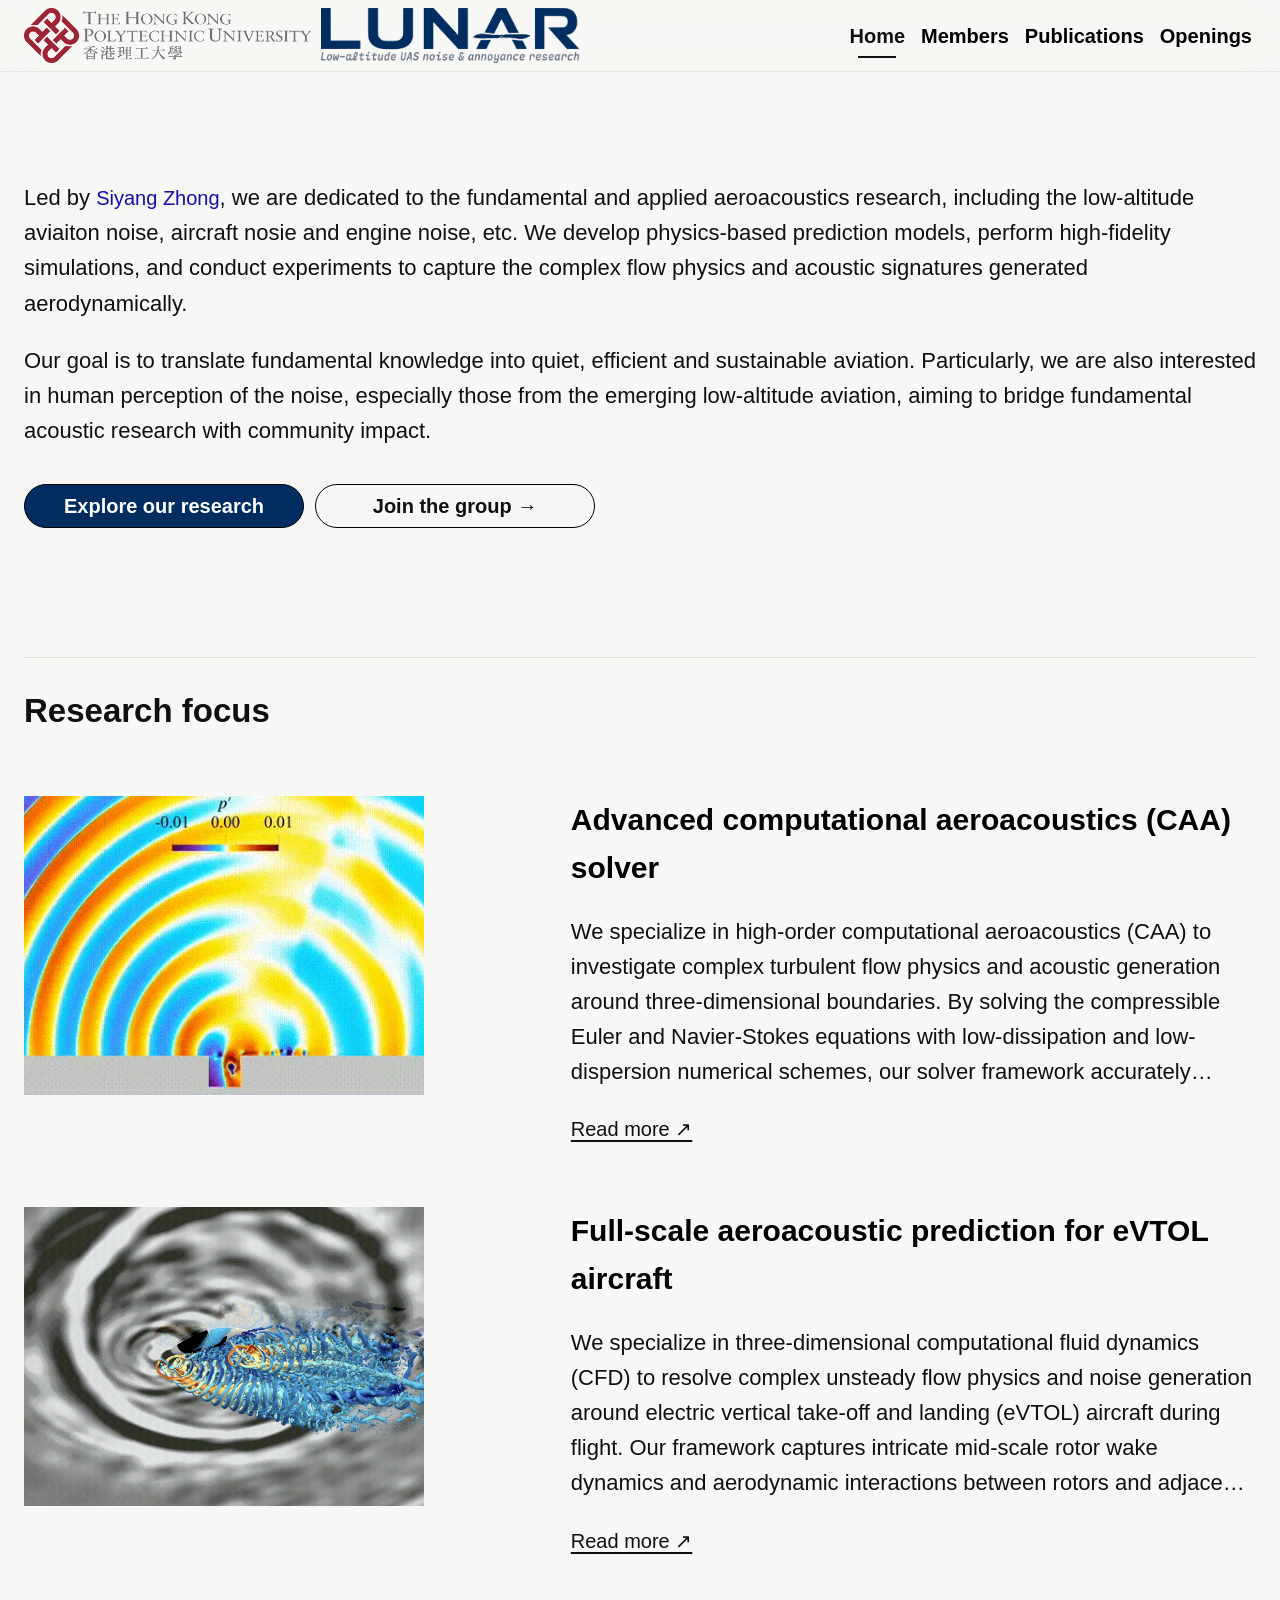
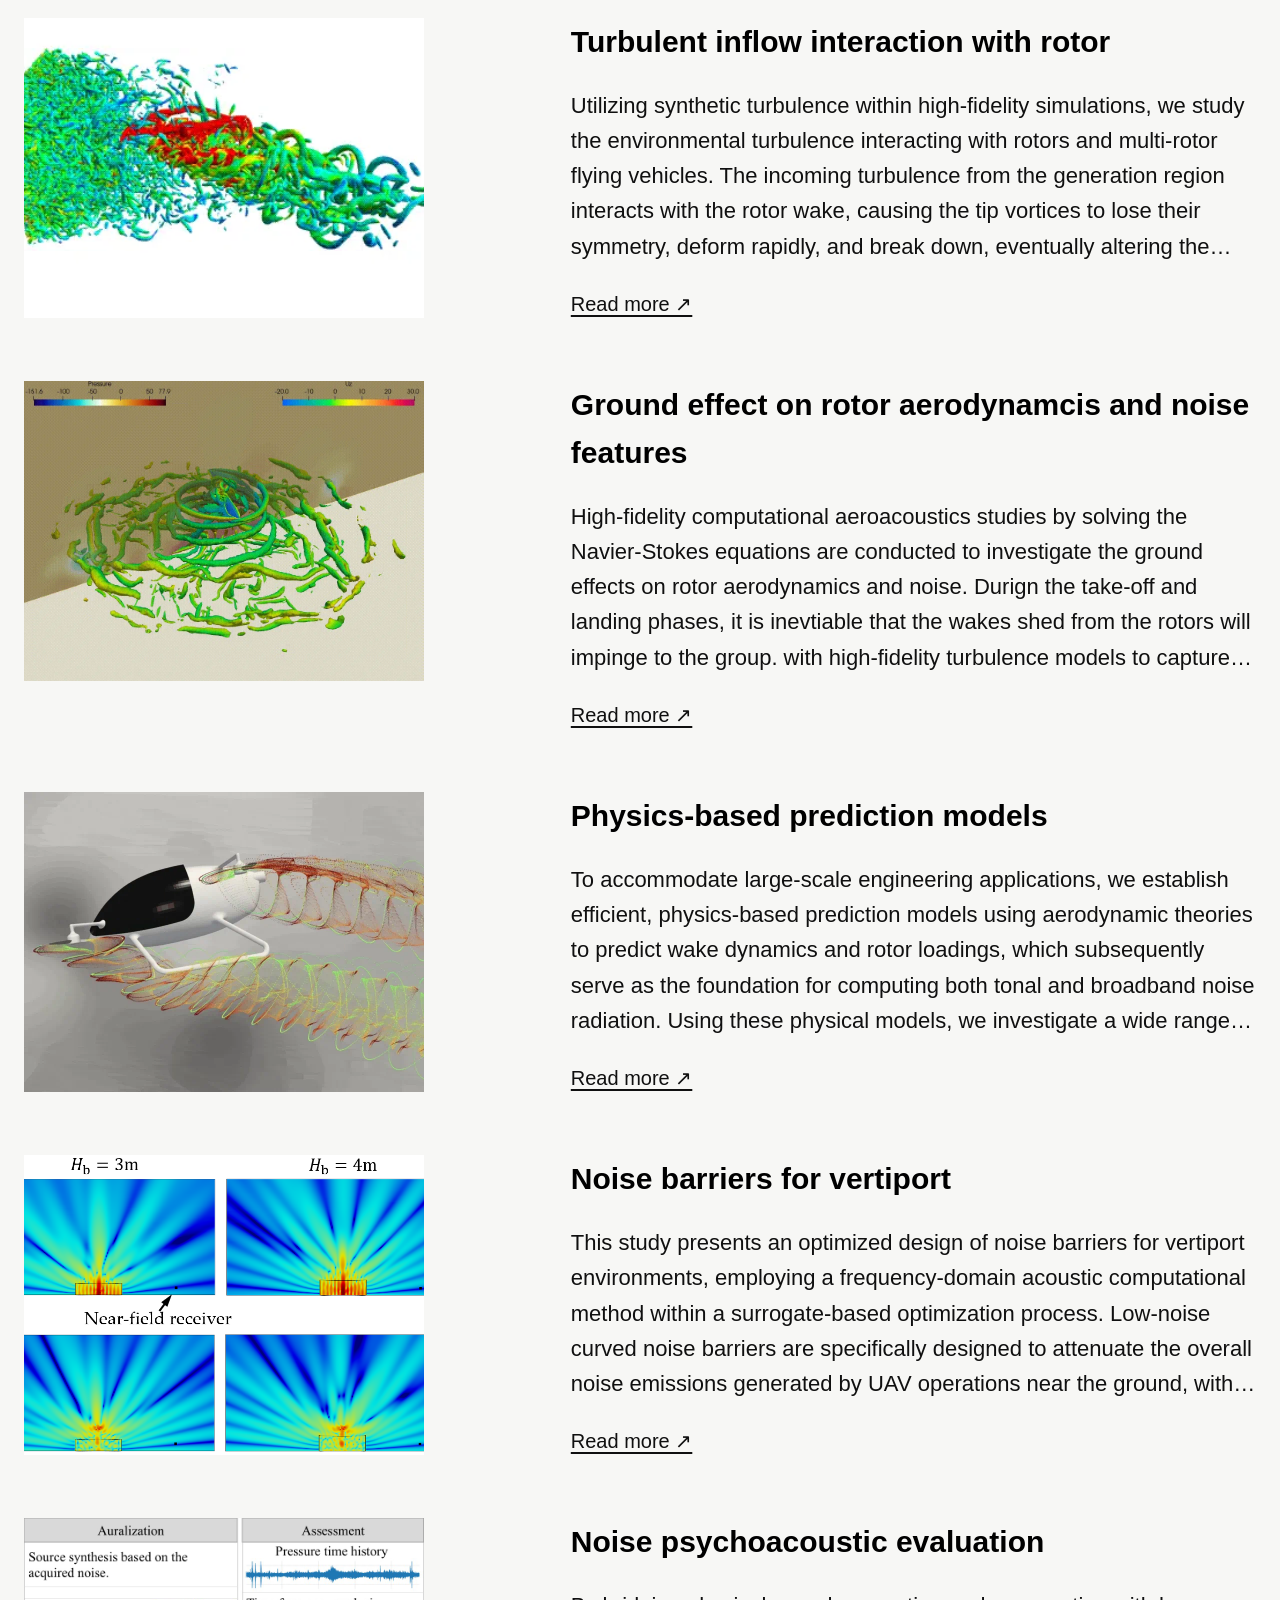
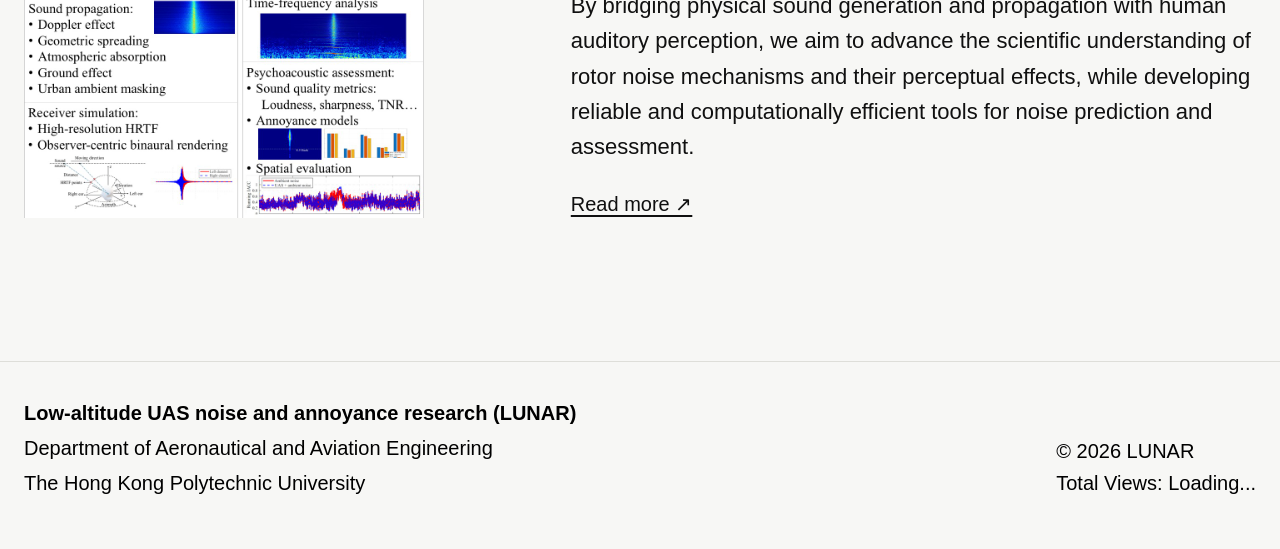
==== commit 110cb6f8: "Modified js script to autoplay in Wechat" ====
--- a/index.html
+++ b/index.html
@@ -83,8 +83,7 @@
 
       <div class="section-grid intro-grid">
         <div class="hero-visual" aria-hidden="true">
-          <video src="./file/Background/CAA1.mp4" class="hero-gif" autoplay loop muted playsinline>
-          </video>
+          <img src="./file/Background/CAA1.webp" alt="CAA" class="hero-gif">
         </div>
         <div>
           <p class="eyebrow"> Advanced computational aeroacoustics (CAA) solver</p>
@@ -105,8 +104,7 @@
       <div class="section-grid intro-grid">
         <div>
           <div class="hero-visual" aria-hidden="true">
-            <video src="./file/Background/eVTOL 1.mp4" class="hero-gif" autoplay loop muted playsinline>
-            </video>
+            <img src="./file/Background/eVTOL 1.webp" alt="Turbulence" class="hero-gif">
           </div>
         </div>
         <div>
@@ -130,8 +128,7 @@
       <div class="section-grid intro-grid">
         <div>
           <div class="hero-visual" aria-hidden="true">
-            <video src="./file/Background/Turbulence.mp4" class="hero-gif" autoplay loop muted playsinline>
-            </video>
+            <img src="./file/Background/Turbulence.webp" alt="Turbulence" class="hero-gif">
           </div>
         </div>
         <div>
@@ -151,8 +148,7 @@
 
       <div class="section-grid intro-grid">
         <div class="hero-visual" aria-hidden="true">
-          <video src="./file/Background/Ground effects 1.mp4" class="hero-gif" autoplay loop muted playsinline>
-          </video>
+          <img src="./file/Background/Ground effects 1.webp" alt="GE" class="hero-gif">
         </div>
         <div>
           <p class="eyebrow"> Ground effect on rotor aerodynamcis and noise features</p>
@@ -177,8 +173,7 @@
 
       <div class="section-grid intro-grid">
         <div class="hero-visual" aria-hidden="true">
-          <video src="./file/Background/Prediction 2.mp4" class="hero-gif" autoplay loop muted playsinline>
-          </video>
+          <img src="./file/Background/Prediction 2.webp" alt="Predictions" class="hero-gif">
         </div>
         <div>
           <p class="eyebrow">Physics-based prediction models</p>
--- a/file/style.css
+++ b/file/style.css
@@ -115,10 +115,34 @@
 }
 .menu-button {
   display: none;
-  border: 0;
+  align-items: center;
+  justify-content: center;
+  width: 38px;
+  height: 38px;
+  padding: 0;
+  border: 1px solid transparent;
+  border-radius: 8px;
   background: transparent;
-  font-size: 1rem;
+  color: inherit;
+  font-size: 0;
   cursor: pointer;
+  transition:
+    background-color 0.2s ease,
+    border-color 0.2s ease;
+}
+.menu-button::before {
+  content: "☰";
+  font-size: 1.35rem;
+  line-height: 1;
+}
+.menu-button[aria-expanded="true"]::before {
+  content: "✕";
+  font-size: 1.2rem;
+}
+.menu-button:hover,
+.menu-button[aria-expanded="true"] {
+  background-color: rgba(128, 128, 128, 0.12);
+  border-color: rgba(128, 128, 128, 0.2);
 }
 
 main {
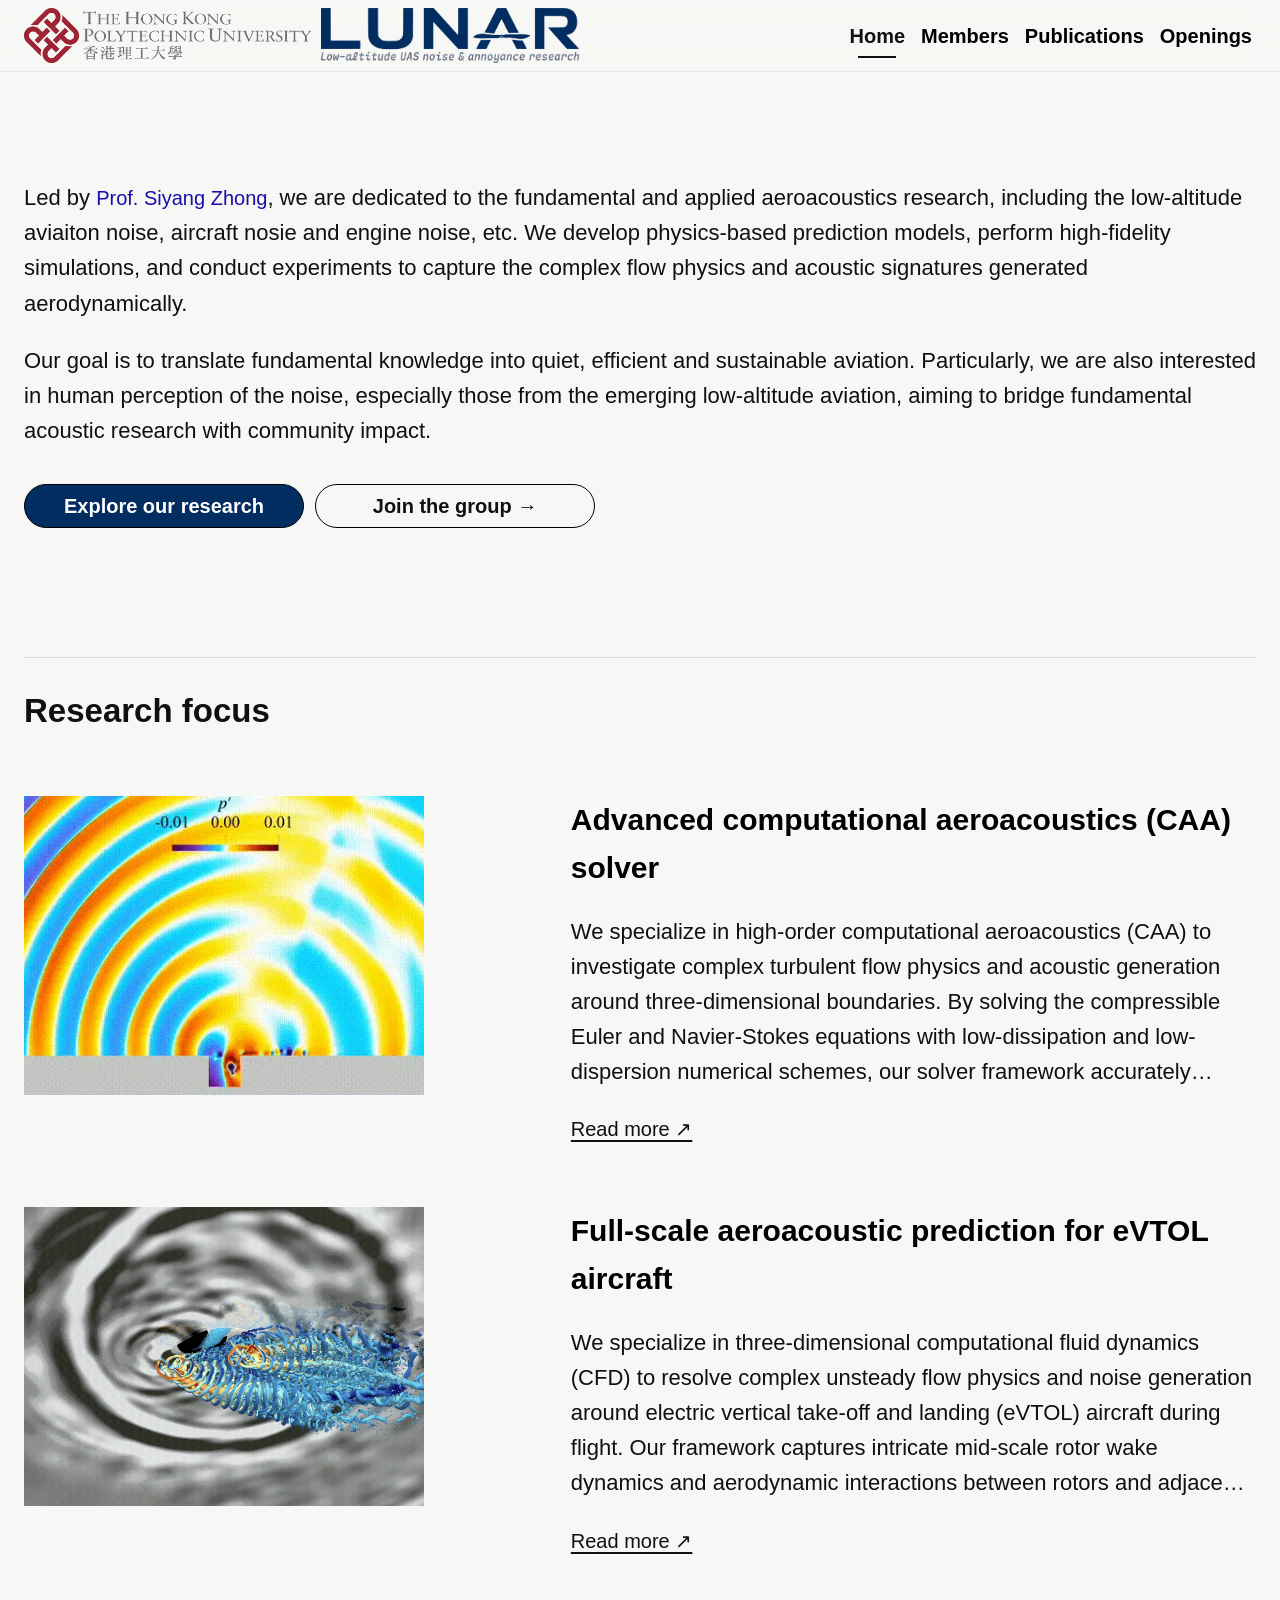
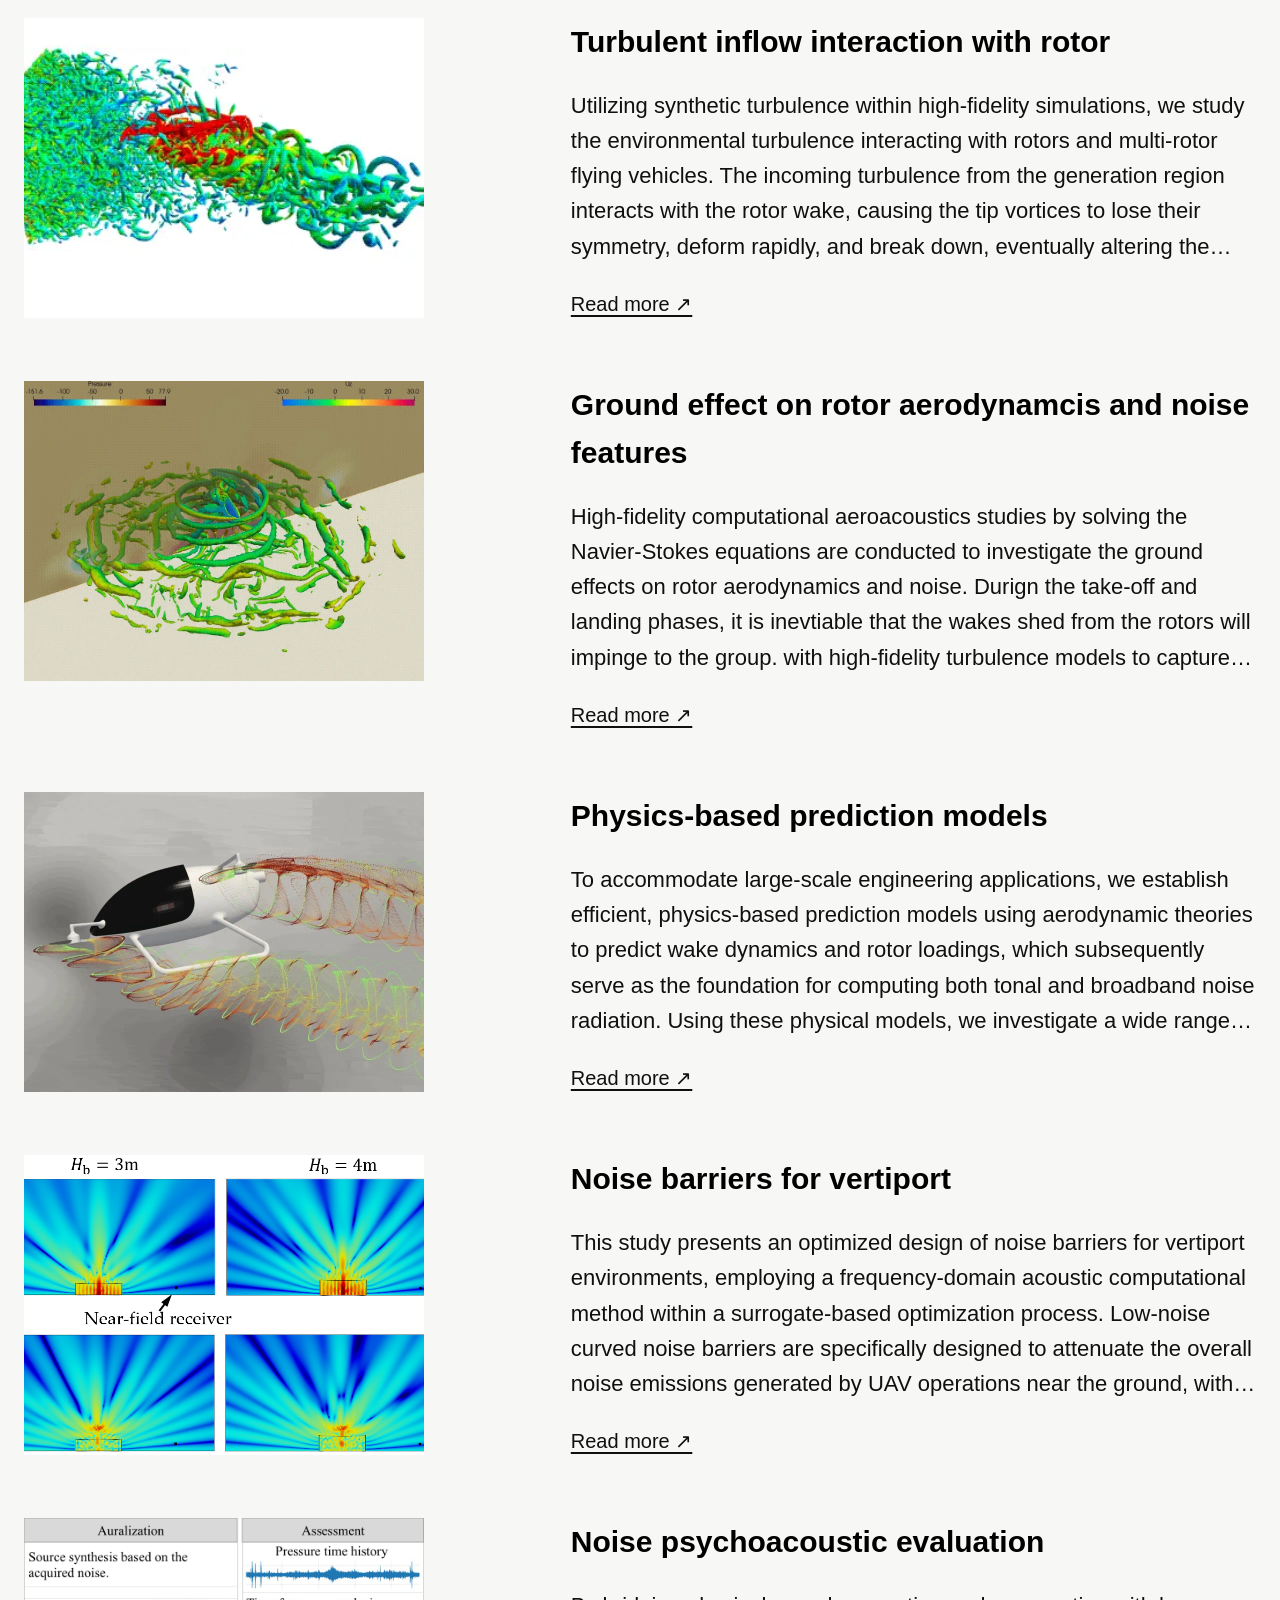
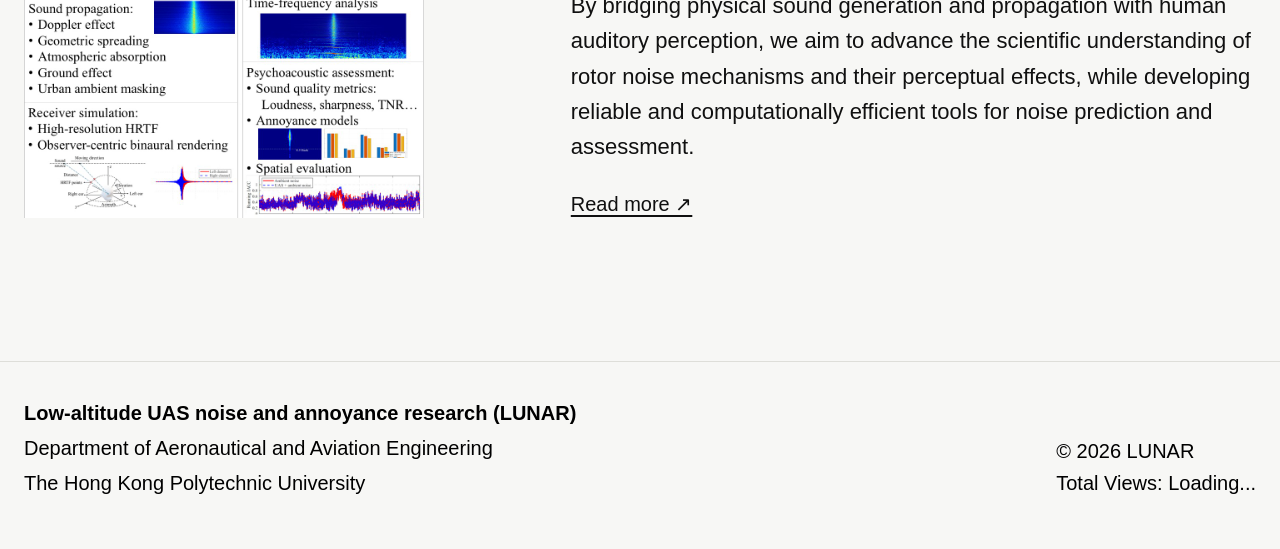
==== commit b4874b27: "Updated Prof." ====
--- a/index.html
+++ b/index.html
@@ -58,7 +58,7 @@
       <div class="hero">
         <div class="hero-copy">
           <p>
-            Led by <a href="#members" data-page="members" class="academic-link navigate" target="_self">Siyang
+            Led by <a href="#members" data-page="members" class="academic-link navigate" target="_self"> Prof. Siyang
               Zhong</a>, we are dedicated to the fundamental and applied aeroacoustics research, including the
             low-altitude aviaiton noise,
             aircraft nosie and engine noise, etc. We develop physics-based prediction models, perform high-fidelity
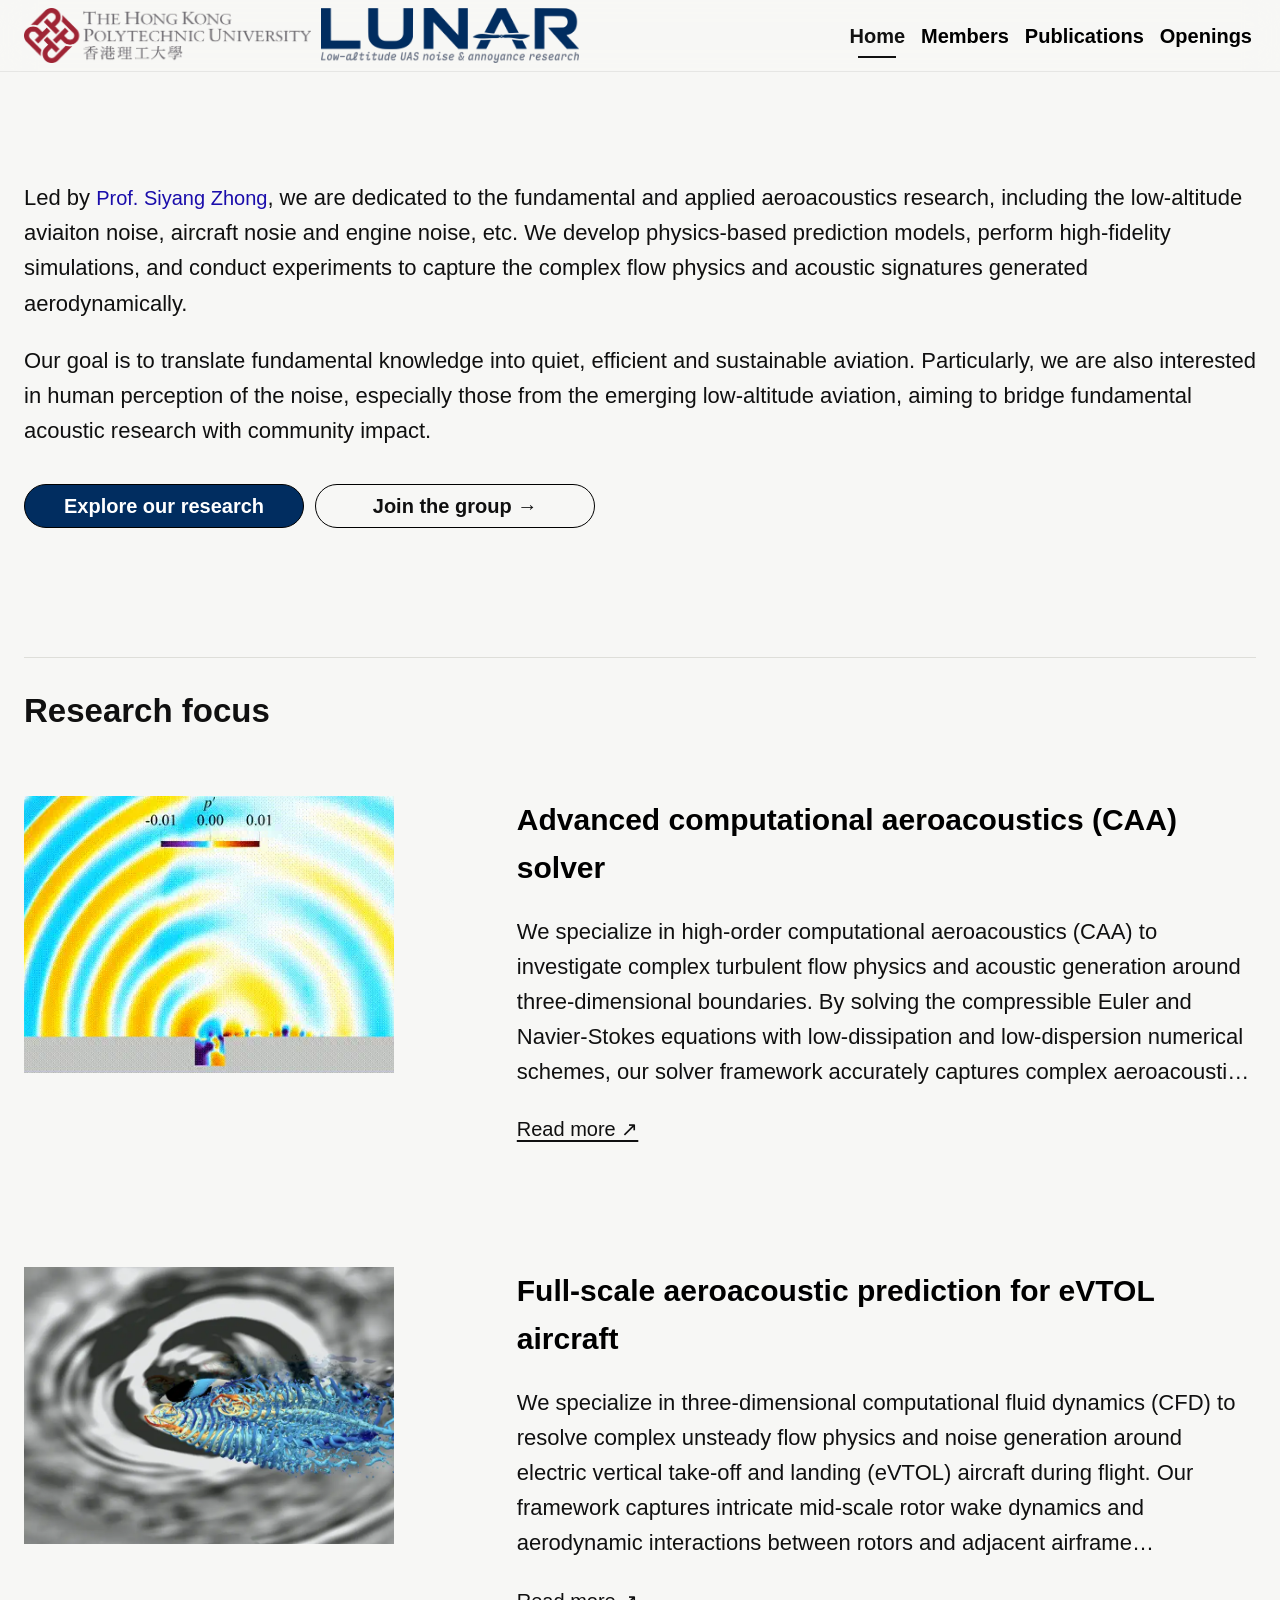
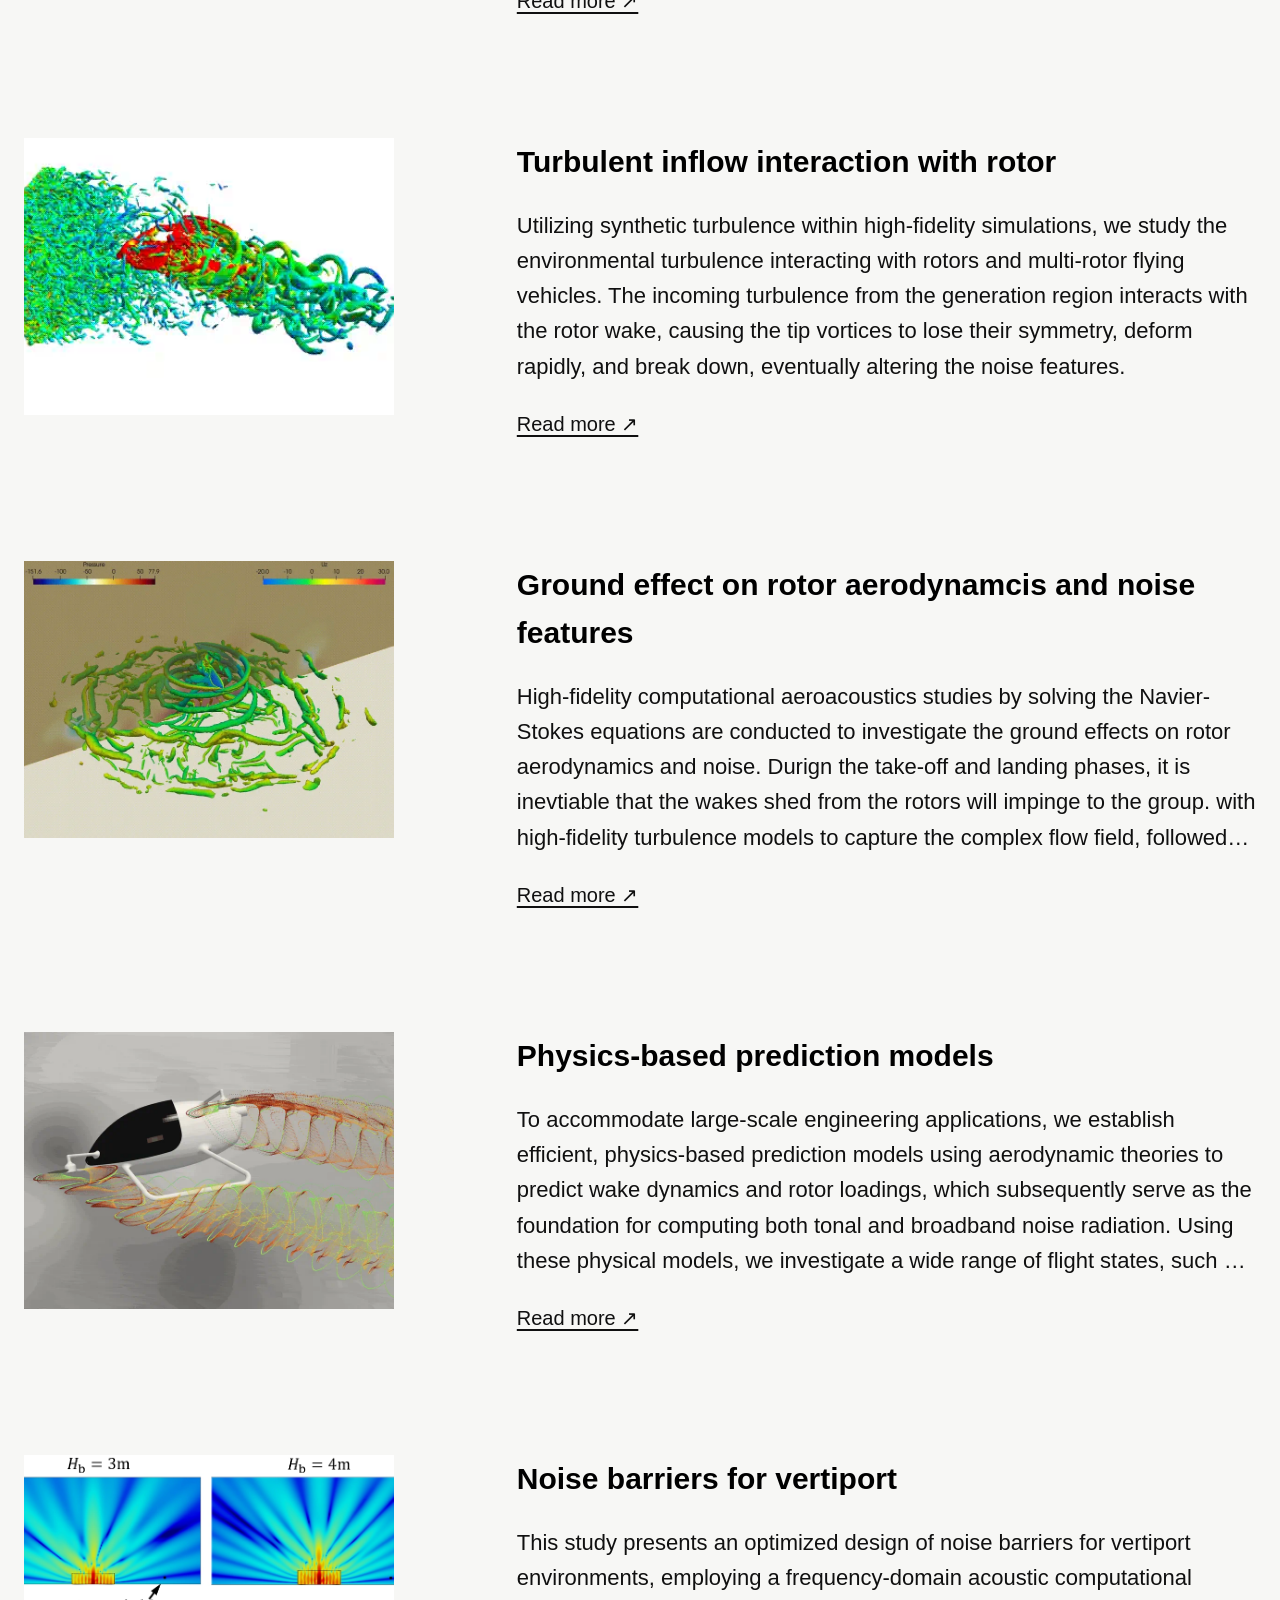
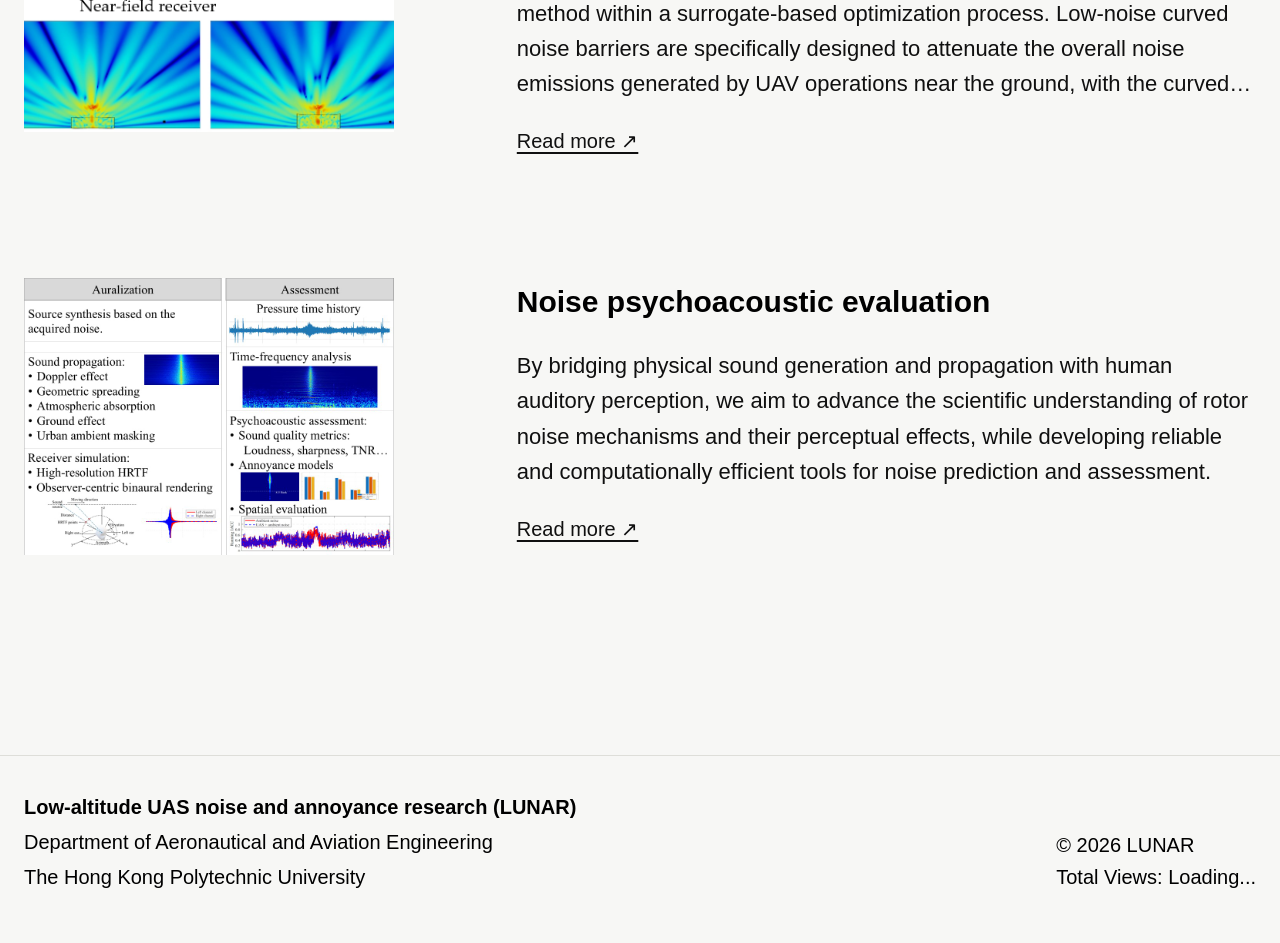
==== commit 19dd88df: "Fixed some know issues" ====
--- a/index.html
+++ b/index.html
@@ -9,15 +9,18 @@
   <meta name="robots" content="index, follow">
 
   <meta property="og:title" content="LUNAR | Academic homepage">
-  <meta property="og:description" content="LUNAR | Academic homepage">
-  <meta property="og:image" content="./file/Logos/logo3.png">
+  <meta property="og:description"
+    content="Led by Prof. Siyang Zhong at PolyU, LUNAR is dedicated to fundamental and applied aeroacoustics research, including low-altitude aviation, aircraft, and engine noise.">
+  <meta property="og:url" content="https://lunar-polyu.github.io/">
+  <meta property="og:image" content="https://lunar-polyu.github.io/file/Logos/logo3.webp">
+  <meta property="og:image:alt" content="LUNAR logo">
   <meta property="og:type" content="website">
 
   <title>LUNAR | Academic homepage</title>
   <link rel="stylesheet" href="./file/style.css">
   <script defer src="./file/publications.js"></script>
   <script defer src="./file/main.js"></script>
-  <link rel="icon" href="./file/Logos/logo3.png" type="image/png">
+  <link rel="icon" href="./file/Logos/logo3.webp" type="image/webp">
   <base target="_blank">
 
   <script type="text/javascript">
@@ -34,10 +37,10 @@
     <div class="brand-container">
       <a class="brand-poly" href="https://polyu.edu.hk" rel="noopener noreferrer"
         aria-label="The Hong Kong Polytechnic University home">
-        <img src="./file/Logos/polyu-logo.png" alt="PolyU Logo" class="brand-logo">
+        <img src="./file/Logos/polyu-logo.webp" alt="PolyU Logo" class="brand-logo">
       </a>
-      <a class="brand" href="#home" aria-label="Research Group home">
-        <img src="./file/Logos/logo.png" alt="Lunar Research Group Logo" class="brand-logo">
+      <a class="brand" href="#home" aria-label="Research Group home" target="_self">
+        <img src="./file/Logos/logo.webp" alt="Lunar Research Group Logo" class="brand-logo">
       </a>
     </div>
     <!-- <span>Lunar</span> -->
@@ -58,7 +61,7 @@
       <div class="hero">
         <div class="hero-copy">
           <p>
-            Led by <a href="#members" data-page="members" class="academic-link navigate" target="_self"> Prof. Siyang
+            Led by <a href="#members" data-page="members" class="academic-link navigate" target="_self">Prof. Siyang
               Zhong</a>, we are dedicated to the fundamental and applied aeroacoustics research, including the
             low-altitude aviaiton noise,
             aircraft nosie and engine noise, etc. We develop physics-based prediction models, perform high-fidelity
@@ -83,7 +86,7 @@
 
       <div class="section-grid intro-grid">
         <div class="hero-visual" aria-hidden="true">
-          <img src="./file/Background/CAA1.webp" alt="CAA" class="hero-gif">
+          <img src="./file/Background/CAA1.webp" alt="CAA" class="hero-gif" loading="lazy" decoding="async">
         </div>
         <div>
           <p class="eyebrow"> Advanced computational aeroacoustics (CAA) solver</p>
@@ -104,7 +107,7 @@
       <div class="section-grid intro-grid">
         <div>
           <div class="hero-visual" aria-hidden="true">
-            <img src="./file/Background/eVTOL 1.webp" alt="Turbulence" class="hero-gif">
+            <img src="./file/Background/eVTOL1.webp" alt="eVTOL" class="hero-gif" loading="lazy" decoding="async">
           </div>
         </div>
         <div>
@@ -128,7 +131,8 @@
       <div class="section-grid intro-grid">
         <div>
           <div class="hero-visual" aria-hidden="true">
-            <img src="./file/Background/Turbulence.webp" alt="Turbulence" class="hero-gif">
+            <img src="./file/Background/Turbulence.webp" alt="Turbulence" class="hero-gif" loading="lazy"
+              decoding="async">
           </div>
         </div>
         <div>
@@ -148,7 +152,7 @@
 
       <div class="section-grid intro-grid">
         <div class="hero-visual" aria-hidden="true">
-          <img src="./file/Background/Ground effects 1.webp" alt="GE" class="hero-gif">
+          <img src="./file/Background/GE1.webp" alt="GE" class="hero-gif" loading="lazy" decoding="async">
         </div>
         <div>
           <p class="eyebrow"> Ground effect on rotor aerodynamcis and noise features</p>
@@ -173,7 +177,8 @@
 
       <div class="section-grid intro-grid">
         <div class="hero-visual" aria-hidden="true">
-          <img src="./file/Background/Prediction 2.webp" alt="Predictions" class="hero-gif">
+          <img src="./file/Background/Prediction2.webp" alt="Predictions" class="hero-gif" loading="lazy"
+            decoding="async">
         </div>
         <div>
           <p class="eyebrow">Physics-based prediction models</p>
@@ -194,7 +199,8 @@
 
       <div class="section-grid intro-grid">
         <div class="hero-visual" aria-hidden="true">
-          <img src="./file/Background/Barrier.png" alt="Sound barriers" class="hero-gif">
+          <img src="./file/Background/Barrier.webp" alt="Sound barriers" class="hero-gif" loading="lazy"
+            decoding="async">
         </div>
         <div>
           <p class="eyebrow"> Noise barriers for vertiport</p>
@@ -217,7 +223,8 @@
       <div class="section-grid intro-grid">
         <div>
           <div class="hero-visual" aria-hidden="true">
-            <img src="./file/Background/Psychoacoustic.jpg" alt="Urban" class="hero-gif">
+            <img src="./file/Background/Psychoacoustic.jpg" alt="Psychoacoustic" class="hero-gif" loading="lazy"
+              decoding="async">
           </div>
         </div>
         <div>
@@ -336,7 +343,7 @@
 
         <article class="member-card">
           <div class="left-column">
-            <img class="headshot-photo" src="file/Headshots/Dr. Han Wu.jpg" alt="Place holder">
+            <img class="headshot-photo" src="file/Headshots/Dr. Han Wu.jpg" alt="Dr. Han Wu">
             <div class="academic-links">
               <a href="https://orcid.org/0000-0002-2797-8303" target="_blank" class="academic-link orcid">ORCID</a>
               <a href="https://scholar.google.com/citations?user=5alETc8AAAAJ&hl=en" target="_blank"
@@ -380,7 +387,7 @@
 
         <article class="member-card">
           <div class="left-column">
-            <img class="headshot-photo" src="file/Headshots/Mr. Zimo Wang.png" alt="Mr. Zimo Wang">
+            <img class="headshot-photo" src="file/Headshots/Mr. Zimo Wang.webp" alt="Mr. Zimo Wang">
             <div class="academic-links">
               <a href="https://orcid.org/0009-0001-3738-6125" target="_blank" class="academic-link orcid">ORCID</a>
               <a href="https://scholar.google.com/citations?user=sbCv-PsAAAAJ&hl=en&oi=ao" target="_blank"
@@ -407,7 +414,7 @@
 
         <article class="member-card">
           <div class="left-column">
-            <img class="headshot-photo" src="file/Headshots/Mr. Yaning Feng.webp" alt="Mr. Zimo Wang">
+            <img class="headshot-photo" src="file/Headshots/Mr. Yaning Feng.webp" alt="Mr. Yaning Feng">
           </div>
           <div class="member-info">
             <span class="role">Joint Ph.D. Candidate</span>
@@ -425,7 +432,7 @@
 
         <article class="member-card">
           <div class="left-column">
-            <img class="headshot-photo" src="file/Headshots/Mr. Lihao He.jpg" alt="Mr. Zimo Wang">
+            <img class="headshot-photo" src="file/Headshots/Mr. Lihao He.jpg" alt="Mr. Lihao He">
           </div>
           <div class="member-info">
             <span class="role">Joint Ph.D. Candidate</span>
--- a/file/style.css
+++ b/file/style.css
@@ -299,7 +299,7 @@
 }
 .hero-visual.subpage .hero-gif {
   /* flex: 0 0 30%; */
-  width: 40%;
+  width: 30%;
   height: auto;
   /* aspect-ratio: 4 / 3; */
   object-fit: cover;
@@ -358,12 +358,12 @@
 
 .section-grid {
   display: grid;
-  grid-template-columns: 0.35fr 0.6fr;
+  grid-template-columns: 0.3fr 0.6fr;
   justify-content: space-between;
-  gap: 90px;
+  gap: 0px;
   /* border-top: 1px solid var(--line); */
   padding-top: 30px;
-  padding-bottom: 30px;
+  padding-bottom: 90px;
 }
 .text-truncate {
   display: -webkit-box;
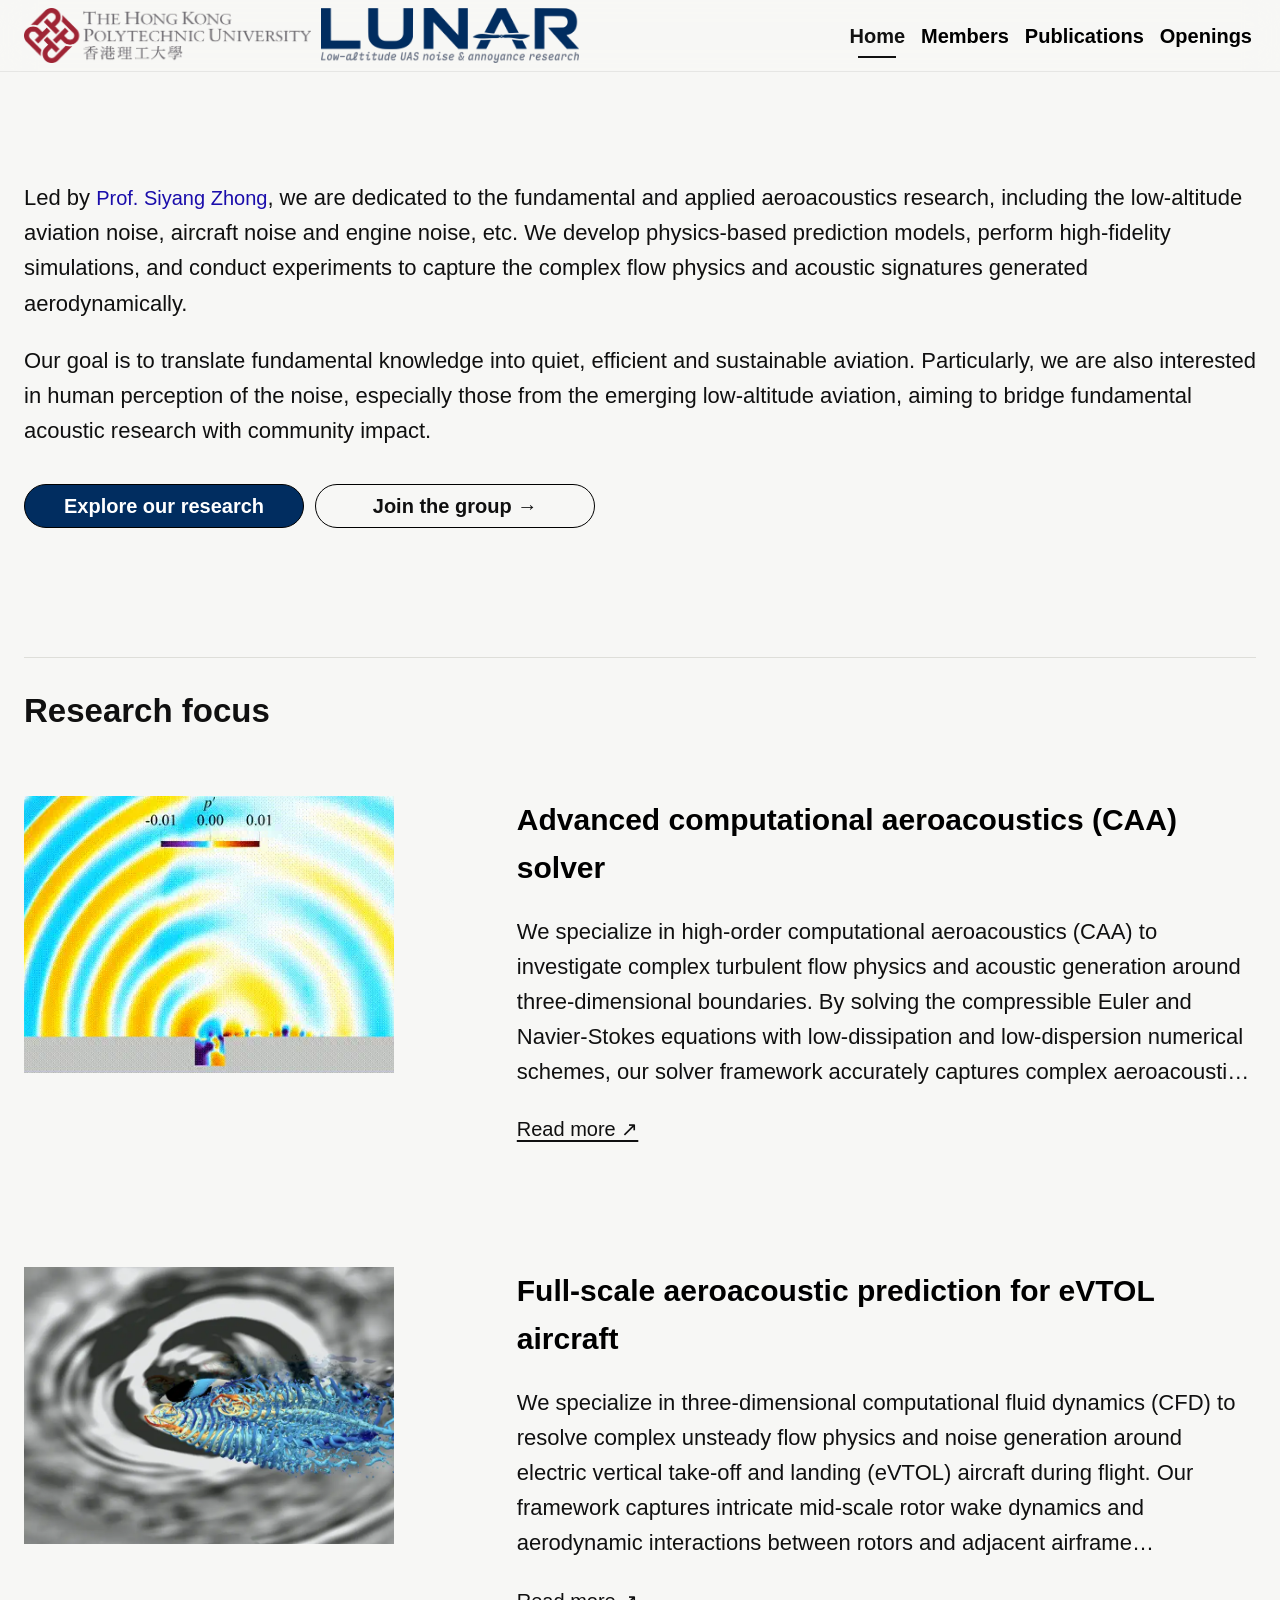
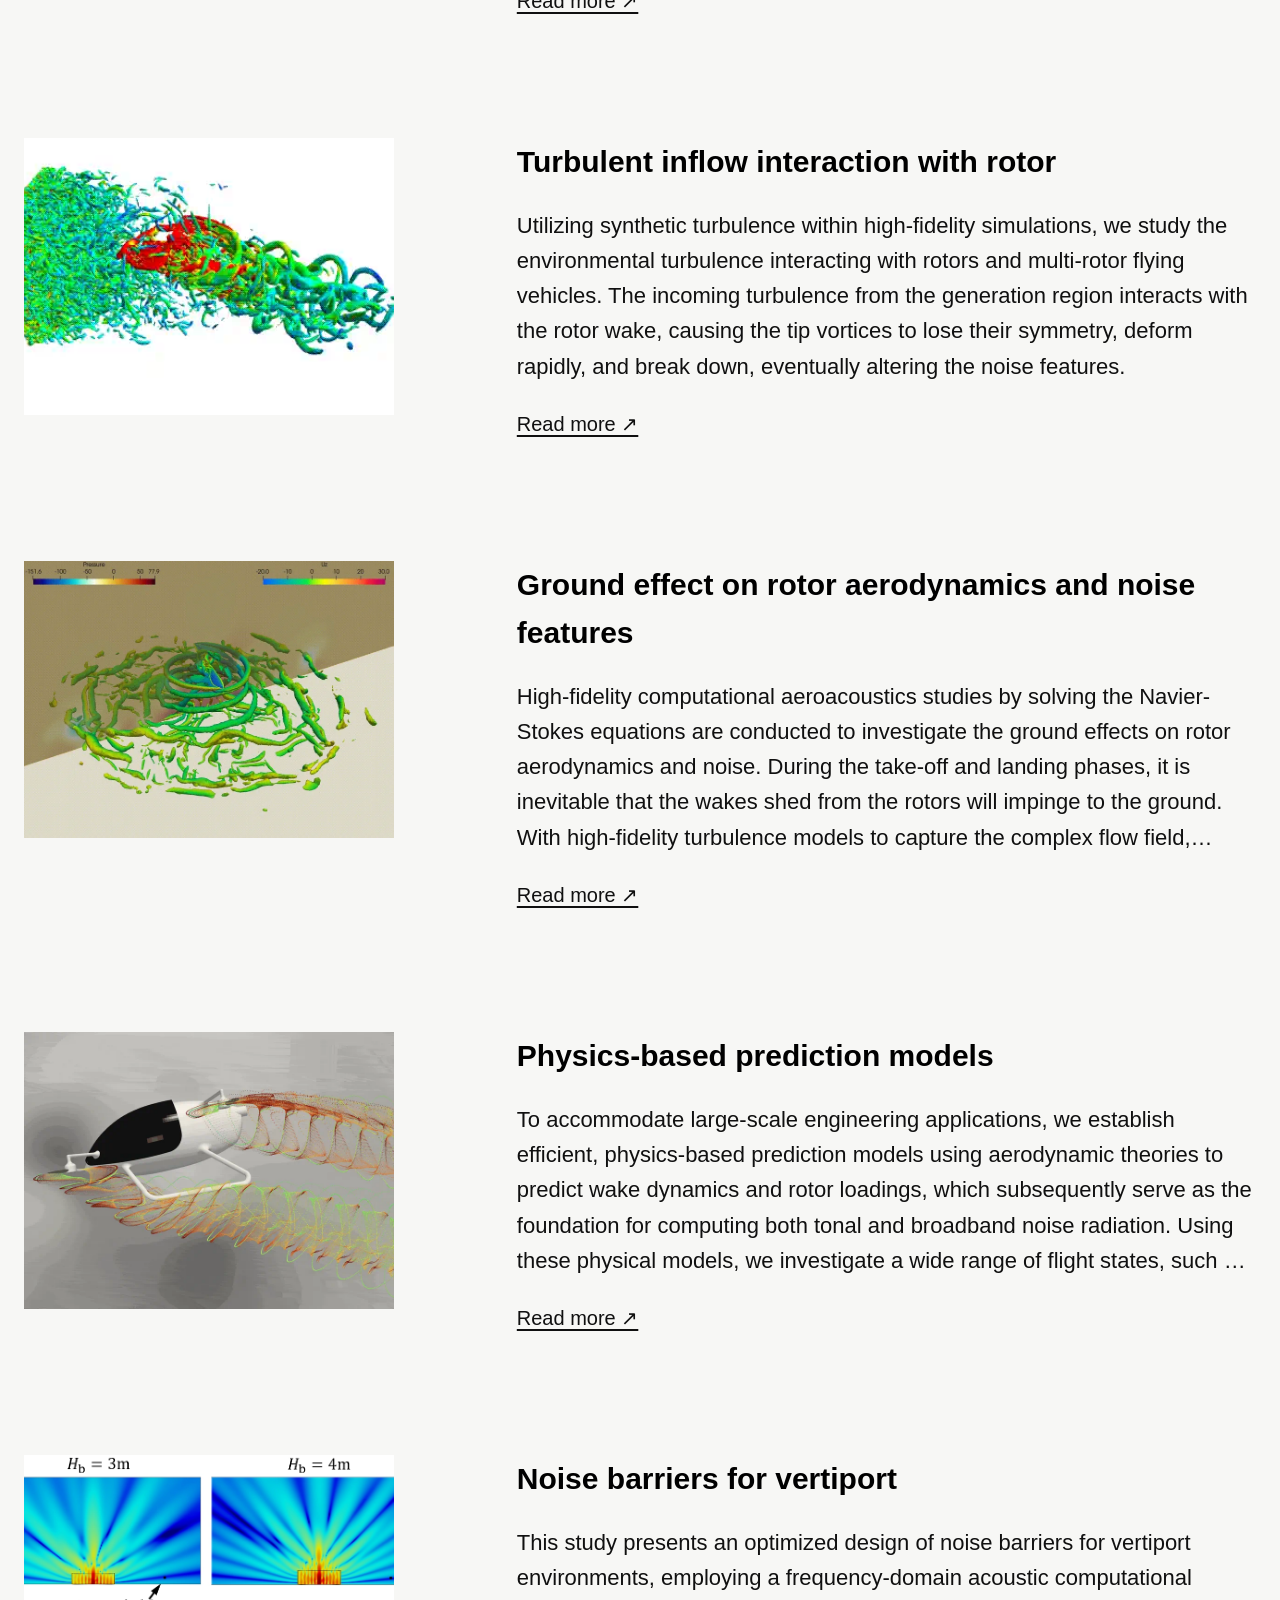
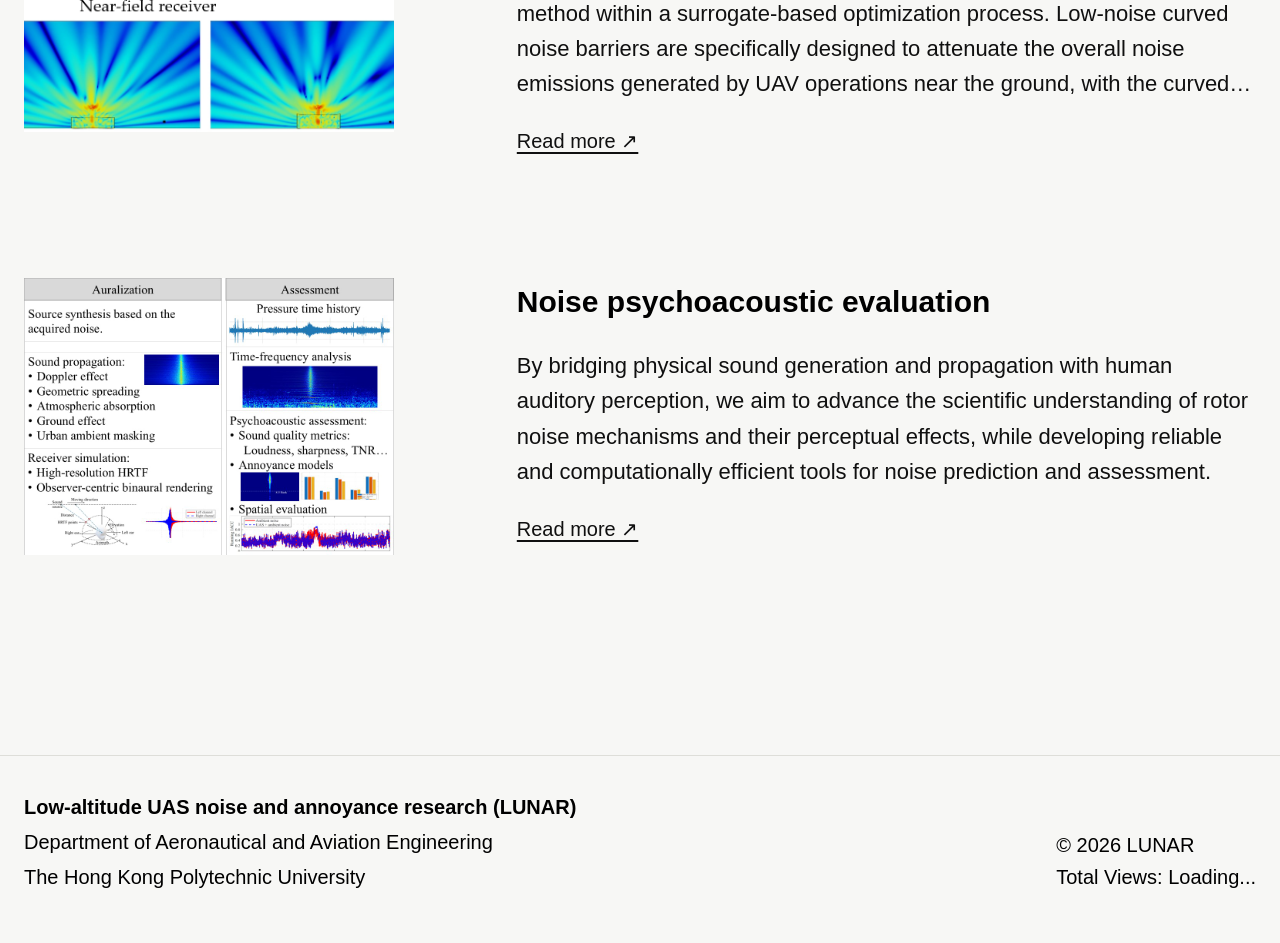
==== commit 7a48ad91: "Fixed some know issues" ====
--- a/index.html
+++ b/index.html
@@ -63,8 +63,8 @@
           <p>
             Led by <a href="#members" data-page="members" class="academic-link navigate" target="_self">Prof. Siyang
               Zhong</a>, we are dedicated to the fundamental and applied aeroacoustics research, including the
-            low-altitude aviaiton noise,
-            aircraft nosie and engine noise, etc. We develop physics-based prediction models, perform high-fidelity
+            low-altitude aviation noise,
+            aircraft noise and engine noise, etc. We develop physics-based prediction models, perform high-fidelity
             simulations, and
             conduct experiments to capture the complex flow physics and acoustic signatures generated aerodynamically.
           </p>
@@ -155,14 +155,14 @@
           <img src="./file/Background/GE1.webp" alt="GE" class="hero-gif" loading="lazy" decoding="async">
         </div>
         <div>
-          <p class="eyebrow"> Ground effect on rotor aerodynamcis and noise features</p>
+          <p class="eyebrow"> Ground effect on rotor aerodynamics and noise features</p>
           <p class="text-truncate">
             High-fidelity computational aeroacoustics studies by solving the Navier-Stokes equations are conducted to
             investigate the ground effects on rotor aerodynamics and noise.
-            Durign the take-off and landing phases, it is inevtiable that the wakes shed from the rotors will impinge to
-            the group.
-
-            with high-fidelity turbulence models to capture the complex flow field, followed by acoustic
+            During the take-off and landing phases, it is inevitable that the wakes shed from the rotors will impinge to
+            the ground.
+
+            With high-fidelity turbulence models to capture the complex flow field, followed by acoustic
             analogy methods to predict far-field noise radiation. The presence of the ground surface introduces
             significant aerodynamic and acoustic modifications: the rotor wake causes enhanced vortex-ground
             interactions and generates jet flow near the ground, which not only alters thrust and power characteristics
@@ -654,7 +654,7 @@
             <span class="opening-status">OPEN (Fall 2027)</span>
           </div>
           <p>
-            We are seeking highly motivated candidates interest in:
+            We are seeking highly motivated candidates interested in:
           </p>
           <ul>
             <li>Fluid mechanics</li>
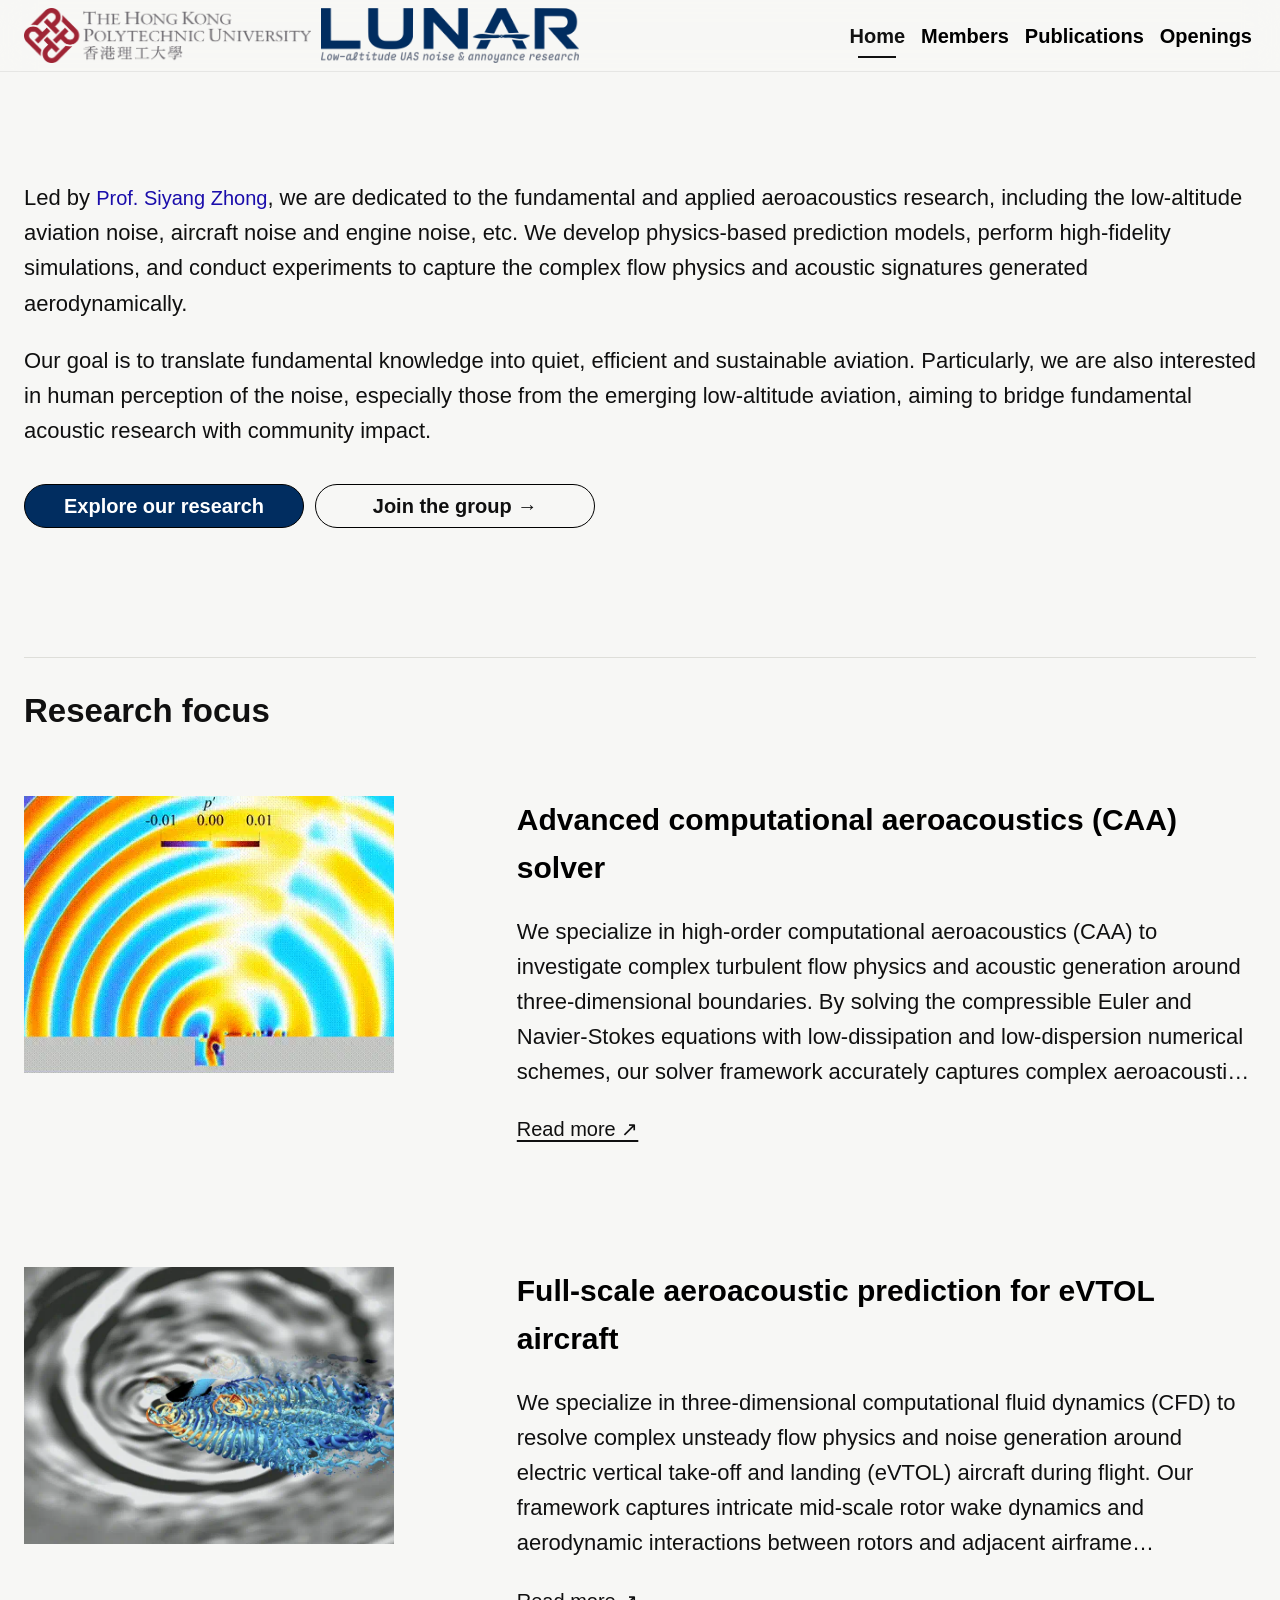
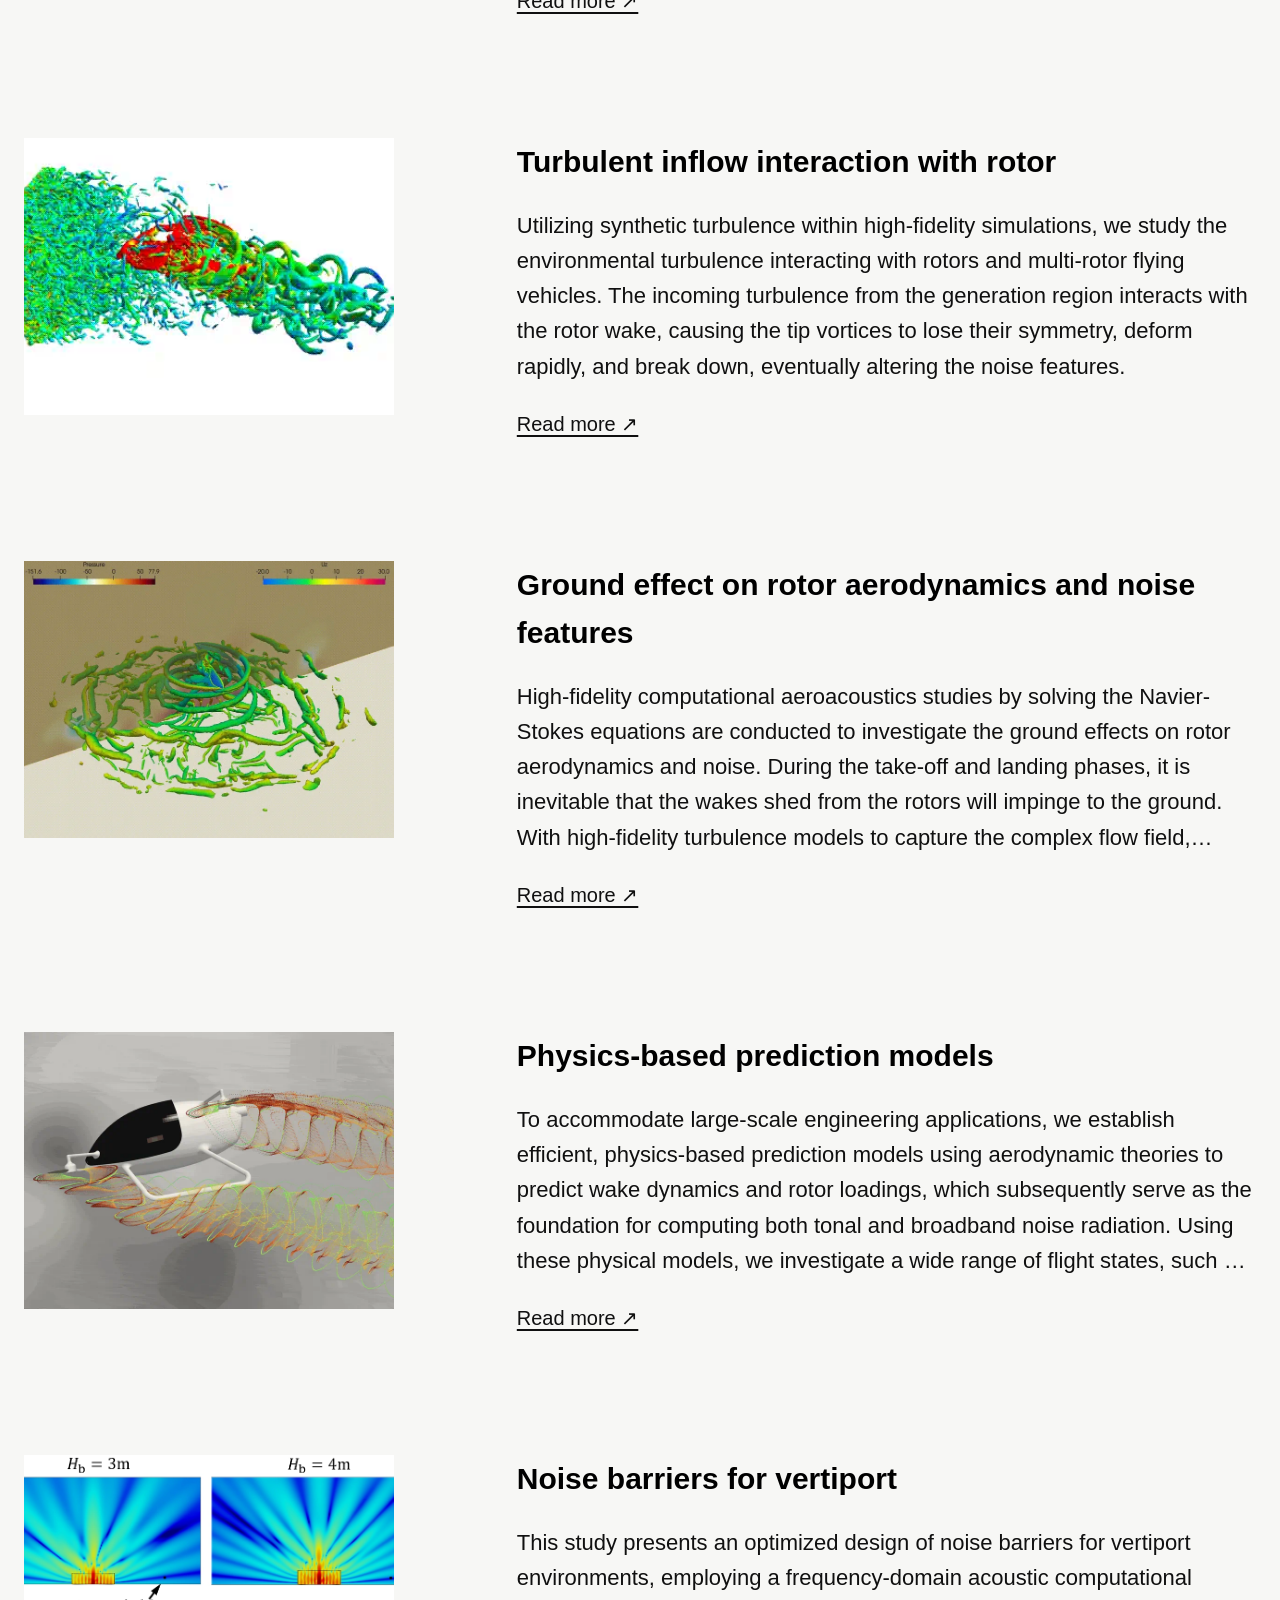
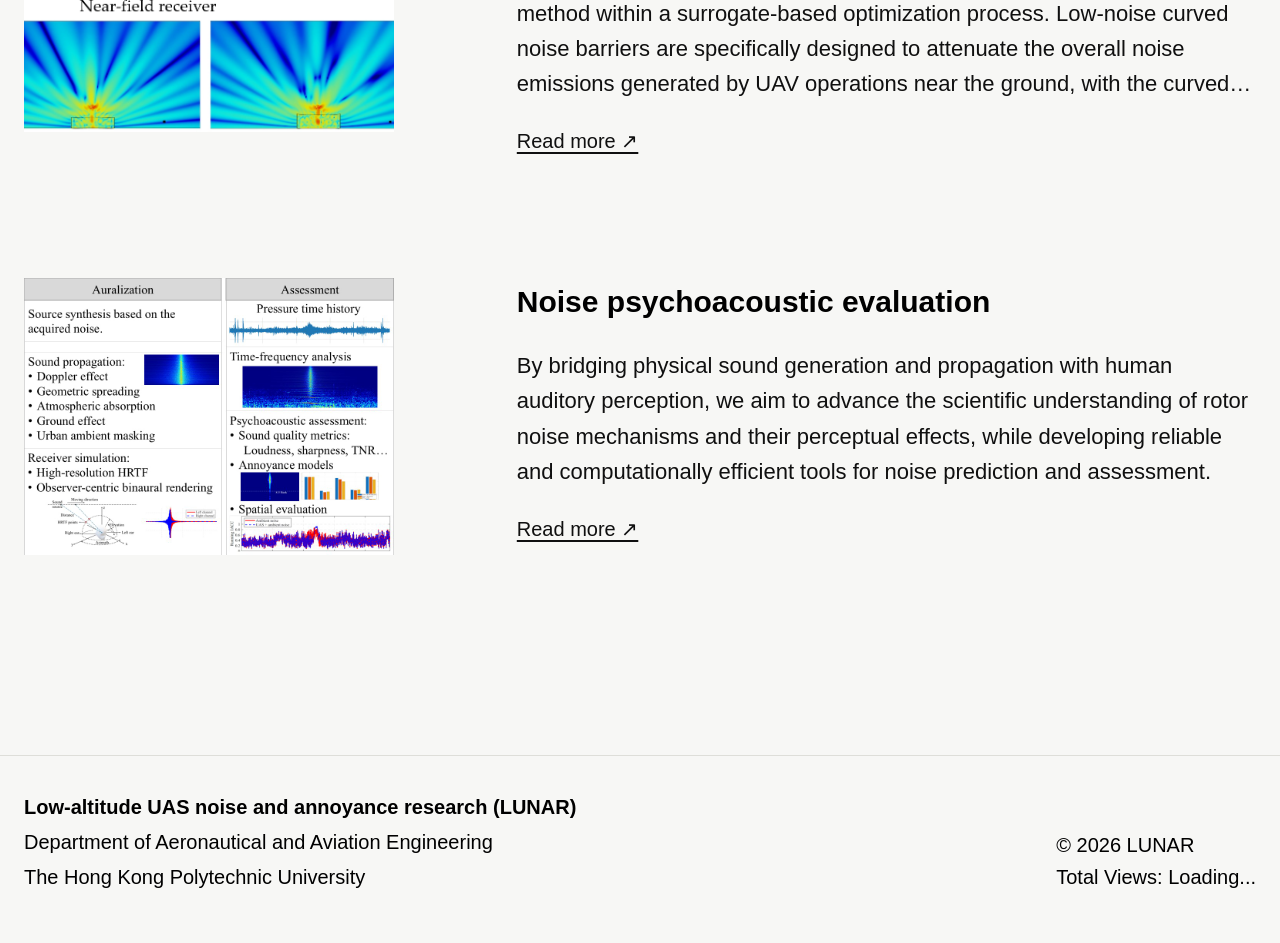
==== commit db6ad020: "Slowed the animations down." ====
--- a/index.html
+++ b/index.html
@@ -10,9 +10,9 @@
 
   <meta property="og:title" content="LUNAR | Academic homepage">
   <meta property="og:description"
-    content="Led by Prof. Siyang Zhong at PolyU, LUNAR is dedicated to fundamental and applied aeroacoustics research, including low-altitude aviation, aircraft, and engine noise.">
-  <meta property="og:url" content="https://lunar-polyu.github.io/">
-  <meta property="og:image" content="https://lunar-polyu.github.io/file/Logos/logo3.webp">
+    content="Led by Prof. Siyang Zhong at PolyU, LUNAR is dedicated to fundamental and applied aeroacoustics research.">
+  <meta property="og:url" content="https://lunar-polyu.github.io/lunar.github.io/index.html#home">
+  <meta property="og:image" content="https://lunar-polyu.github.io/lunar.github.io/file/Logos/logo3.webp">
   <meta property="og:image:alt" content="LUNAR logo">
   <meta property="og:type" content="website">
 
